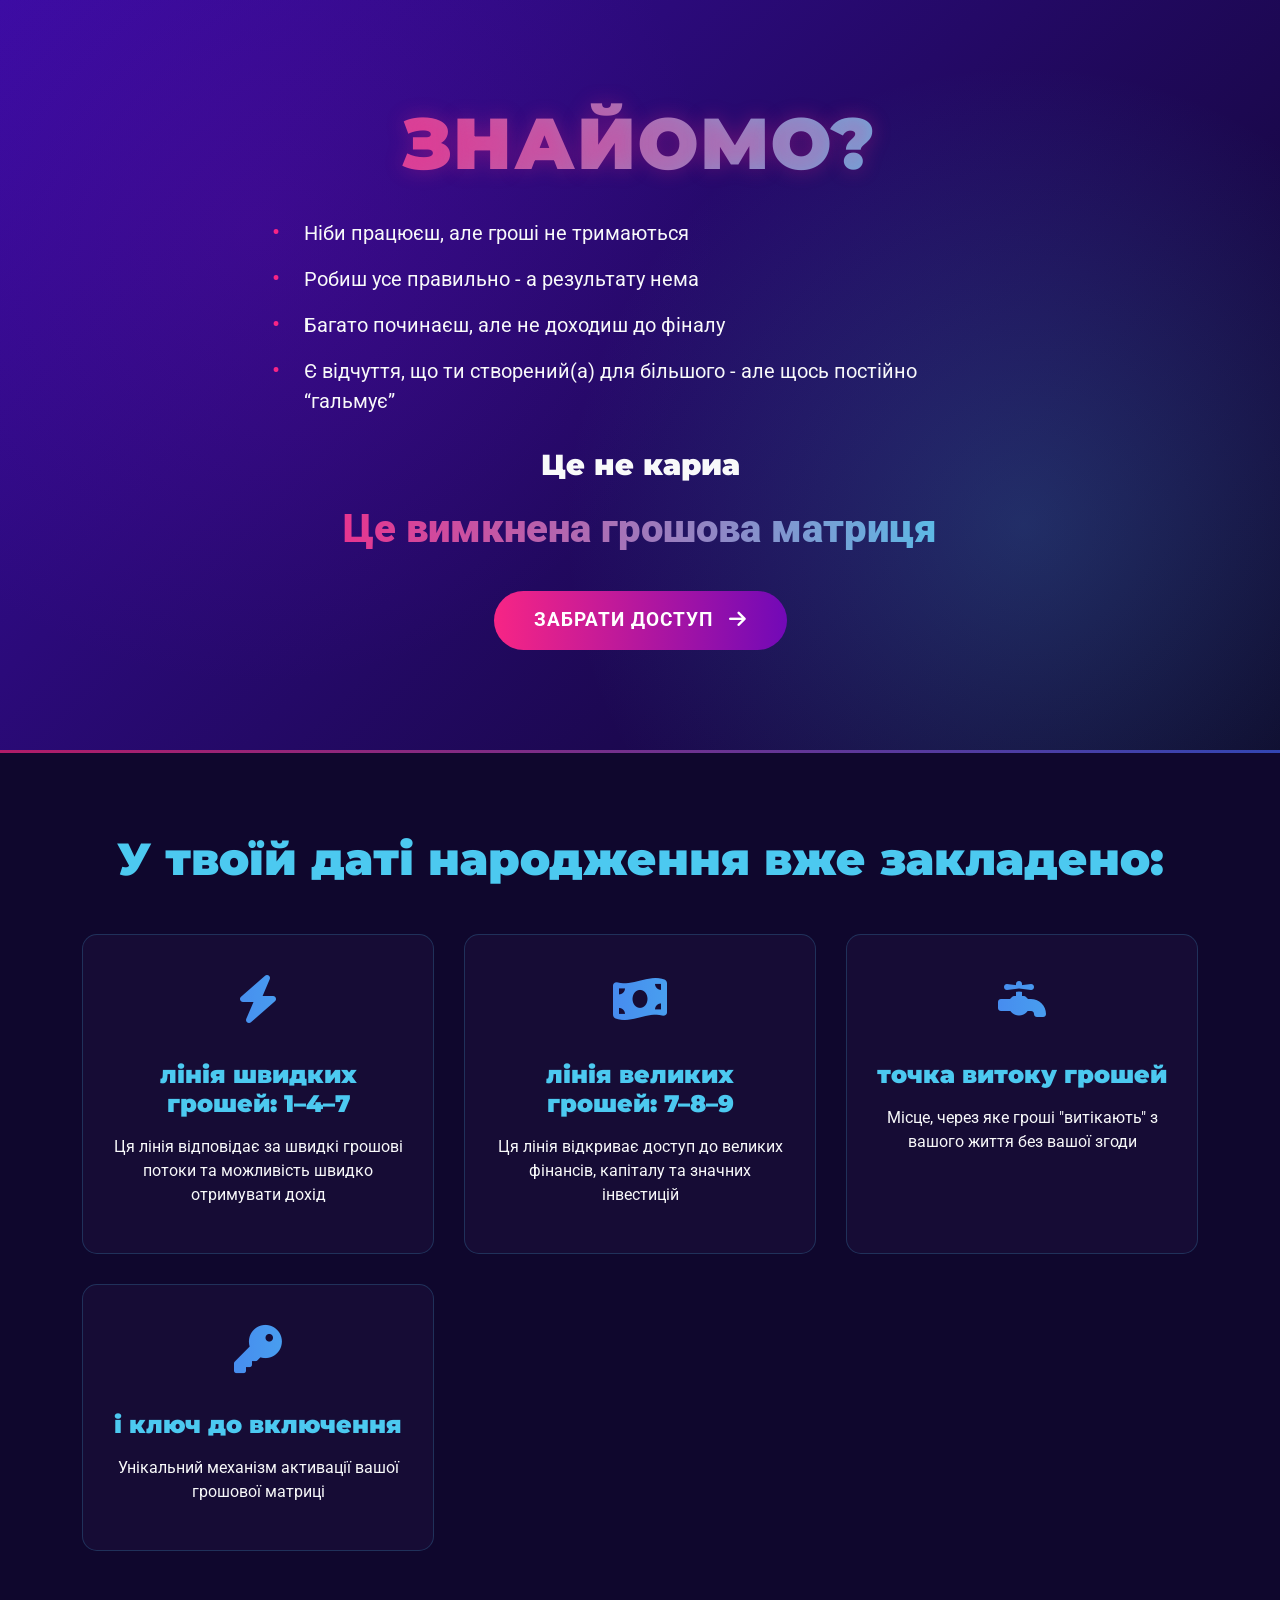
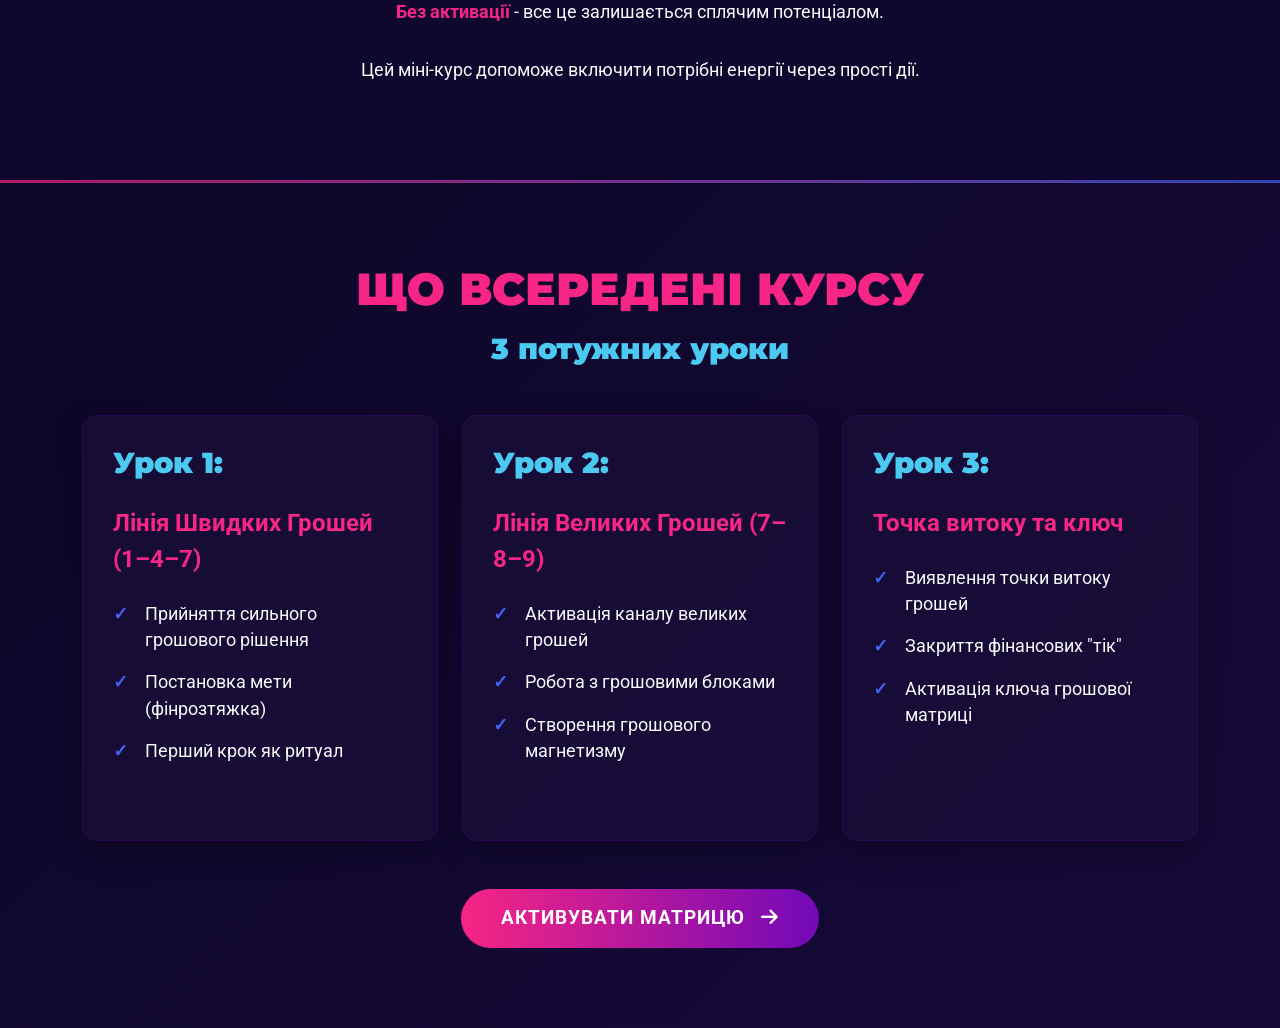
==== index.html @ e611f4e1 "Update and rename test.html to index.html" ====
<!DOCTYPE html>
<html lang="uk">
<head>
    <meta charset="UTF-8">
    <meta name="viewport" content="width=device-width, initial-scale=1.0">
    <title>Грошова матриця</title>
    <link href="https://cdn.jsdelivr.net/npm/bootstrap@5.1.3/dist/css/bootstrap.min.css" rel="stylesheet">
    <link rel="stylesheet" href="https://cdnjs.cloudflare.com/ajax/libs/font-awesome/6.4.0/css/all.min.css">
    <link href="https://fonts.googleapis.com/css2?family=Montserrat:wght@700;900&family=Roboto:wght@400;500;700&display=swap" rel="stylesheet">
    <style>
        :root {
            --primary-dark: #0d0628;
            --accent-purple: #7209B7;
            --accent-blue: #4361EE;
            --accent-lightblue: #4CC9F0;
            --accent-pink: #F72585;
            --accent-deeppurple: #3A0CA3;
            --text-light: #f8f9fa;
        }
        
        body {
            font-family: 'Roboto', sans-serif;
            background-color: var(--primary-dark);
            color: var(--text-light);
            overflow-x: hidden;
        }
        
        h1, h2, h3, h4, h5 {
            font-family: 'Montserrat', sans-serif;
            font-weight: 900;
        }
        
        .section {
            padding: 80px 0;
        }
        
        /* Hero Section */
        .hero {
            background: linear-gradient(135deg, var(--accent-deeppurple), var(--primary-dark));
            position: relative;
            overflow: hidden;
            padding: 100px 0;
        }
        
        .hero::before {
            content: "";
            position: absolute;
            top: 0;
            left: 0;
            width: 100%;
            height: 100%;
            background: 
                radial-gradient(circle at 20% 30%, rgba(114, 9, 183, 0.2) 0%, transparent 40%),
                radial-gradient(circle at 80% 70%, rgba(74, 201, 240, 0.2) 0%, transparent 40%);
            z-index: 0;
        }
        
        .hero-content {
            position: relative;
            z-index: 1;
        }
        
        .hero-title {
            font-size: 4.5rem;
            margin-bottom: 2rem;
            text-transform: uppercase;
            letter-spacing: 2px;
            background: linear-gradient(to right, var(--accent-pink), var(--accent-lightblue));
            -webkit-background-clip: text;
            -webkit-text-fill-color: transparent;
            text-shadow: 0 0 20px rgba(247, 37, 133, 0.3);
        }
        
        .hero-list {
            list-style: none;
            padding-left: 0;
            font-size: 1.25rem;
            margin-bottom: 2rem;
        }
        
        .hero-list li {
            margin-bottom: 1rem;
            padding-left: 2rem;
            position: relative;
        }
        
        .hero-list li::before {
            content: "•";
            position: absolute;
            left: 0;
            color: var(--accent-pink);
            font-size: 1.5rem;
            top: -0.3rem;
        }
        
        .hero-subtitle {
            font-size: 1.8rem;
            margin-bottom: 1rem;
        }
        
        .accent-text {
            font-size: 2.5rem;
            font-weight: 900;
            background: linear-gradient(to right, var(--accent-pink), var(--accent-lightblue));
            -webkit-background-clip: text;
            -webkit-text-fill-color: transparent;
            display: block;
            margin-bottom: 2rem;
        }
        
        .btn-primary {
            background: linear-gradient(90deg, var(--accent-pink), var(--accent-purple));
            border: none;
            border-radius: 50px;
            padding: 15px 40px;
            font-size: 1.2rem;
            font-weight: 700;
            text-transform: uppercase;
            letter-spacing: 1px;
            transition: all 0.3s ease;
            position: relative;
            overflow: hidden;
        }
        
        .btn-primary:hover {
            transform: translateY(-3px);
            box-shadow: 0 10px 25px rgba(247, 37, 133, 0.4);
        }
        
        .btn-primary:focus {
            box-shadow: 0 0 0 0.25rem rgba(247, 37, 133, 0.5);
        }
        
        .btn-primary i {
            margin-left: 10px;
            transition: transform 0.3s ease;
        }
        
        .btn-primary:hover i {
            transform: translateX(5px);
        }
        
        /* Features Section */
        .features {
            background-color: #0f072d;
        }
        
        .features-title {
            font-size: 2.8rem;
            margin-bottom: 3rem;
            text-align: center;
            color: var(--accent-lightblue);
        }
        
        .features-grid {
            display: grid;
            grid-template-columns: repeat(auto-fit, minmax(280px, 1fr));
            gap: 30px;
            margin-bottom: 3rem;
        }
        
        .feature-card {
            background: rgba(26, 15, 58, 0.7);
            border-radius: 15px;
            padding: 30px;
            text-align: center;
            transition: transform 0.3s ease, box-shadow 0.3s ease;
            border: 1px solid rgba(74, 201, 240, 0.2);
            height: 100%;
        }
        
        .feature-card:hover {
            transform: translateY(-10px);
            box-shadow: 0 15px 30px rgba(0, 0, 0, 0.3);
            border-color: rgba(74, 201, 240, 0.4);
        }
        
        .feature-icon {
            font-size: 3rem;
            margin-bottom: 1.5rem;
            background: linear-gradient(to right, var(--accent-blue), var(--accent-lightblue));
            -webkit-background-clip: text;
            -webkit-text-fill-color: transparent;
        }
        
        .feature-title {
            font-size: 1.5rem;
            margin-bottom: 1rem;
            color: var(--accent-lightblue);
        }
        
        .feature-description {
            font-size: 1.1rem;
            opacity: 0.9;
            margin-top: 2rem;
            text-align: center;
            max-width: 800px;
            margin-left: auto;
            margin-right: auto;
        }
        
        .accent {
            color: var(--accent-pink);
            font-weight: 700;
        }
        
        /* Course Section */
        .course {
            background: linear-gradient(135deg, var(--primary-dark), #160a3a);
        }
        
        .course-title {
            font-size: 2.8rem;
            text-align: center;
            margin-bottom: 1rem;
            color: var(--accent-pink);
        }
        
        .course-subtitle {
            font-size: 1.8rem;
            text-align: center;
            margin-bottom: 3rem;
            color: var(--accent-lightblue);
        }
        
        .lesson-card {
            background: rgba(26, 15, 58, 0.7);
            border-radius: 15px;
            padding: 30px;
            margin-bottom: 30px;
            box-shadow: 0 10px 30px rgba(0, 0, 0, 0.3);
            transition: transform 0.3s ease;
            border: 1px solid rgba(114, 9, 183, 0.2);
            height: 100%;
        }
        
        .lesson-card:hover {
            transform: translateY(-10px);
            box-shadow: 0 15px 40px rgba(114, 9, 183, 0.2);
            border-color: rgba(114, 9, 183, 0.4);
        }
        
        .lesson-title {
            font-size: 1.8rem;
            margin-bottom: 1.5rem;
            color: var(--accent-lightblue);
        }
        
        .lesson-accent {
            font-size: 1.5rem;
            color: var(--accent-pink);
            margin-bottom: 1.5rem;
            display: block;
            font-weight: 700;
        }
        
        .lesson-list {
            list-style: none;
            padding-left: 0;
        }
        
        .lesson-list li {
            margin-bottom: 1rem;
            padding-left: 2rem;
            position: relative;
            font-size: 1.1rem;
        }
        
        .lesson-list li::before {
            content: "✓";
            position: absolute;
            left: 0;
            color: var(--accent-blue);
            font-weight: bold;
        }
        
        /* Custom Divider */
        .section-divider {
            height: 3px;
            background: linear-gradient(90deg, var(--accent-pink), var(--accent-blue));
            border: none;
            margin: 0;
            opacity: 0.7;
        }
        
        /* Animations */
        .fade-in {
            opacity: 0;
            transform: translateY(30px);
            transition: opacity 0.6s ease, transform 0.6s ease;
        }
        
        .fade-in.appear {
            opacity: 1;
            transform: translateY(0);
        }
        
        /* Responsive Adjustments */
        @media (max-width: 992px) {
            .hero-title {
                font-size: 3.5rem;
            }
            
            .accent-text {
                font-size: 2rem;
            }
        }
        
        @media (max-width: 768px) {
            .hero-title {
                font-size: 2.8rem;
            }
            
            .hero-list {
                font-size: 1.1rem;
            }
            
            .features-title, .course-title {
                font-size: 2.3rem;
            }
            
            .section {
                padding: 60px 0;
            }
        }
        
        @media (max-width: 576px) {
            .hero-title {
                font-size: 2.3rem;
            }
            
            .hero-subtitle {
                font-size: 1.5rem;
            }
            
            .accent-text {
                font-size: 1.8rem;
            }
            
            .btn-primary {
                width: 100%;
                padding: 15px;
            }
        }
    </style>
</head>
<body>
    <!-- Hero Section -->
    <section class="hero">
        <div class="container">
            <div class="row justify-content-center">
                <div class="col-lg-8 text-center hero-content fade-in">
                    <h1 class="hero-title">ЗНАЙОМО?</h1>
                    <ul class="hero-list text-start">
                        <li>Ніби працюєш, але гроші не тримаються</li>
                        <li>Робиш усе правильно - а результату нема</li>
                        <li>Багато починаєш, але не доходиш до фіналу</li>
                        <li>Є відчуття, що ти створений(а) для більшого - але щось постійно “гальмує”</li>
                    </ul>
                    <h2 class="hero-subtitle">Це не кариа</h2>
                    <span class="accent-text">Це вимкнена грошова матриця</span>
                    <a href="#course" class="btn btn-primary">
                        ЗАБРАТИ ДОСТУП <i class="fas fa-arrow-right"></i>
                    </a>
                </div>
            </div>
        </div>
    </section>
    
    <hr class="section-divider">
    
    <!-- Features Section -->
    <section class="features section">
        <div class="container">
            <h2 class="features-title fade-in">У твоїй даті народження вже закладено:</h2>
            
            <div class="features-grid">
                <div class="feature-card fade-in">
                    <div class="feature-icon">
                        <i class="fas fa-bolt"></i>
                    </div>
                    <h3 class="feature-title">лінія швидких грошей: 1–4–7</h3>
                    <p>Ця лінія відповідає за швидкі грошові потоки та можливість швидко отримувати дохід</p>
                </div>
                
                <div class="feature-card fade-in">
                    <div class="feature-icon">
                        <i class="fas fa-money-bill-wave"></i>
                    </div>
                    <h3 class="feature-title">лінія великих грошей: 7–8–9</h3>
                    <p>Ця лінія відкриває доступ до великих фінансів, капіталу та значних інвестицій</p>
                </div>
                
                <div class="feature-card fade-in">
                    <div class="feature-icon">
                        <i class="fas fa-faucet"></i>
                    </div>
                    <h3 class="feature-title">точка витоку грошей</h3>
                    <p>Місце, через яке гроші "витікають" з вашого життя без вашої згоди</p>
                </div>
                
                <div class="feature-card fade-in">
                    <div class="feature-icon">
                        <i class="fas fa-key"></i>
                    </div>
                    <h3 class="feature-title">і ключ до включення</h3>
                    <p>Унікальний механізм активації вашої грошової матриці</p>
                </div>
            </div>
            
            <p class="feature-description fade-in">
                <span class="accent">Без активації</span> - все це залишається сплячим потенціалом.
            </p>
            <p class="feature-description fade-in">
                Цей міні-курс допоможе включити потрібні енергії через прості дії.
            </p>
        </div>
    </section>
    
    <hr class="section-divider">
    
    <!-- Course Section -->
    <section id="course" class="course section">
        <div class="container">
            <h2 class="course-title fade-in">ЩО ВСЕРЕДЕНІ КУРСУ</h2>
            <h3 class="course-subtitle fade-in">3 потужних уроки</h3>
            
            <div class="row">
                <div class="col-md-4 fade-in">
                    <div class="lesson-card">
                        <h3 class="lesson-title">Урок 1:</h3>
                        <span class="lesson-accent">Лінія Швидких Грошей (1–4–7)</span>
                        <ul class="lesson-list">
                            <li>Прийняття сильного грошового рішення</li>
                            <li>Постановка мети (фінрозтяжка)</li>
                            <li>Перший крок як ритуал</li>
                        </ul>
                    </div>
                </div>
                
                <div class="col-md-4 fade-in">
                    <div class="lesson-card">
                        <h3 class="lesson-title">Урок 2:</h3>
                        <span class="lesson-accent">Лінія Великих Грошей (7–8–9)</span>
                        <ul class="lesson-list">
                            <li>Активація каналу великих грошей</li>
                            <li>Робота з грошовими блоками</li>
                            <li>Створення грошового магнетизму</li>
                        </ul>
                    </div>
                </div>
                
                <div class="col-md-4 fade-in">
                    <div class="lesson-card">
                        <h3 class="lesson-title">Урок 3:</h3>
                        <span class="lesson-accent">Точка витоку та ключ</span>
                        <ul class="lesson-list">
                            <li>Виявлення точки витоку грошей</li>
                            <li>Закриття фінансових "тік"</li>
                            <li>Активація ключа грошової матриці</li>
                        </ul>
                    </div>
                </div>
            </div>
            
            <div class="text-center mt-5 fade-in">
                <a href="#" class="btn btn-primary">
                    АКТИВУВАТИ МАТРИЦЮ <i class="fas fa-arrow-right"></i>
                </a>
            </div>
        </div>
    </section>

    <script>
        // Smooth scrolling for anchor links
        document.querySelectorAll('a[href^="#"]').forEach(anchor => {
            anchor.addEventListener('click', function (e) {
                e.preventDefault();
                
                const target = document.querySelector(this.getAttribute('href'));
                if (target) {
                    window.scrollTo({
                        top: target.offsetTop - 80,
                        behavior: 'smooth'
                    });
                }
            });
        });
        
        // Fade-in animation on scroll
        const fadeElements = document.querySelectorAll('.fade-in');
        
        const fadeInObserver = new IntersectionObserver((entries) => {
            entries.forEach(entry => {
                if (entry.isIntersecting) {
                    entry.target.classList.add('appear');
                }
            });
        }, {
            threshold: 0.1,
            rootMargin: '0px 0px -100px 0px'
        });
        
        fadeElements.forEach(element => {
            fadeInObserver.observe(element);
        });
        
        // Add delay to each card for staggered animation
        document.querySelectorAll('.feature-card, .lesson-card').forEach((card, index) => {
            card.style.transitionDelay = `${index * 0.1}s`;
        });
    </script>
</body>
</html>
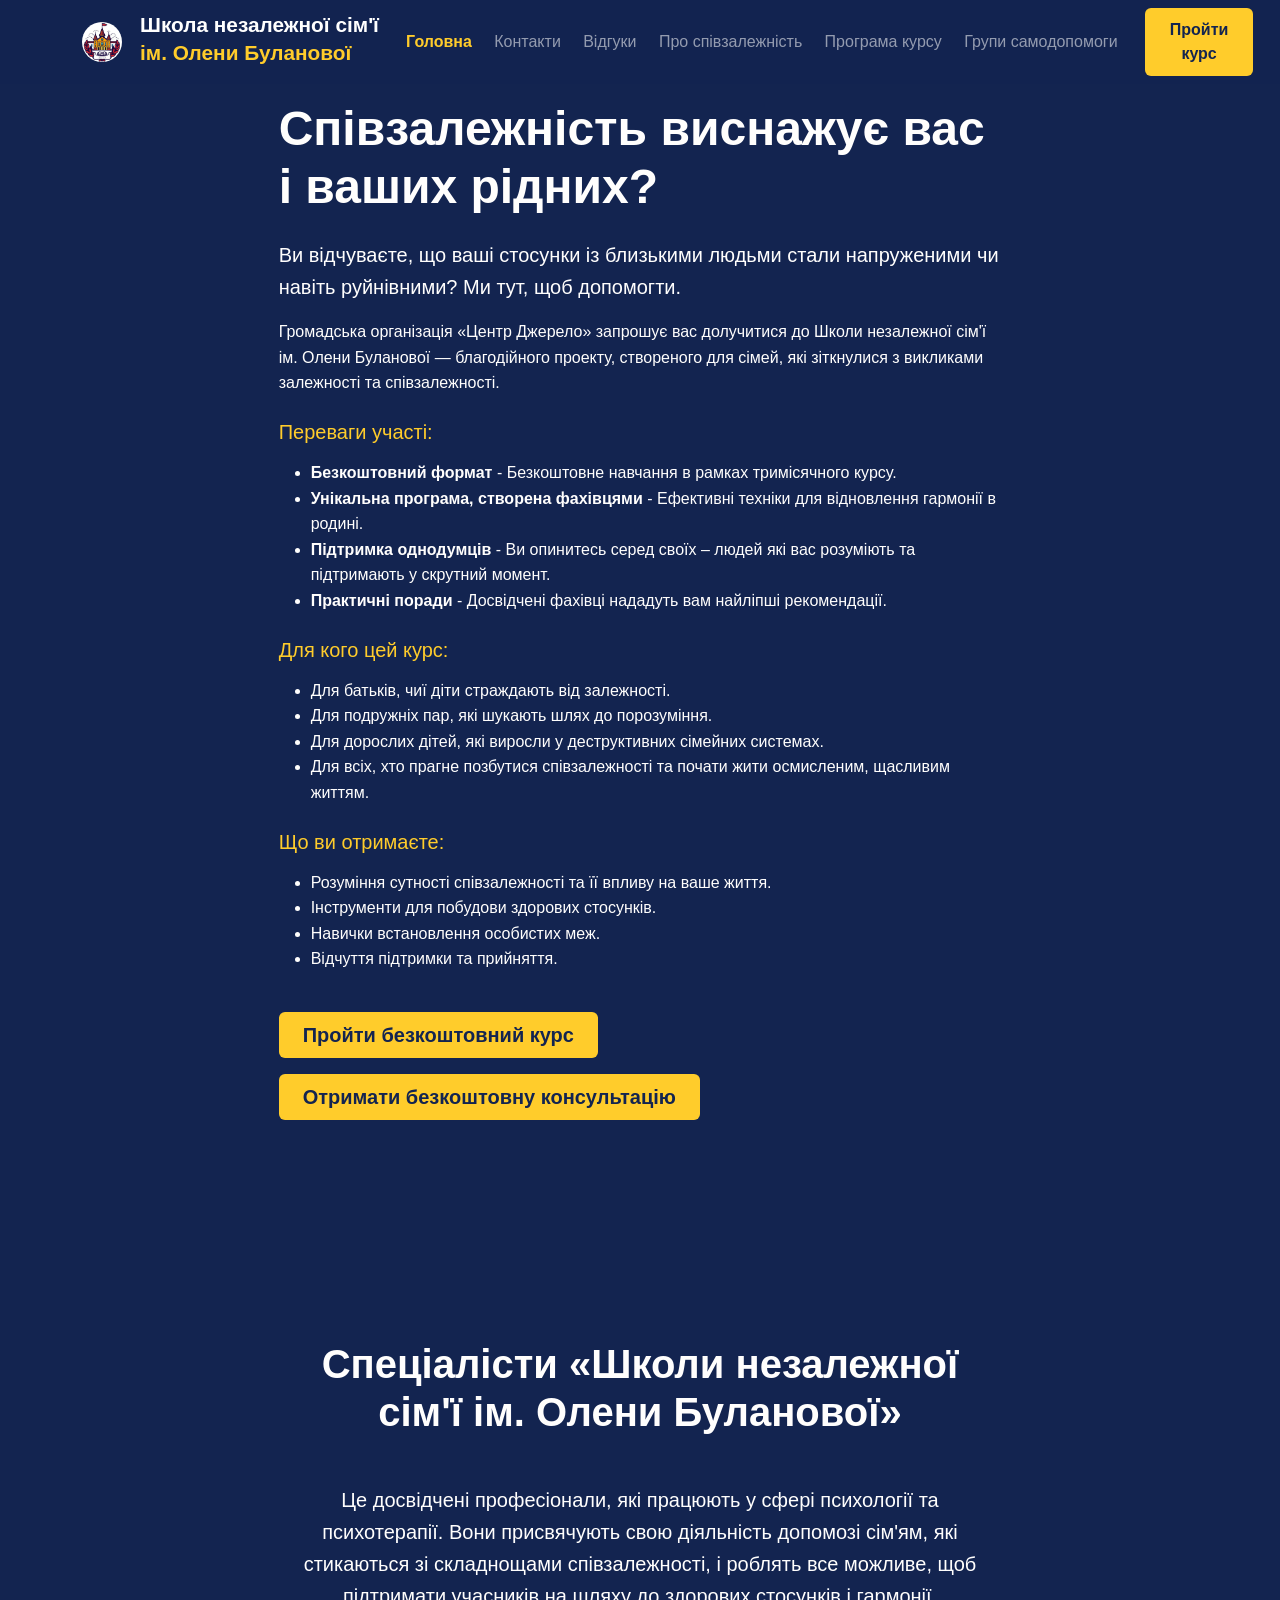
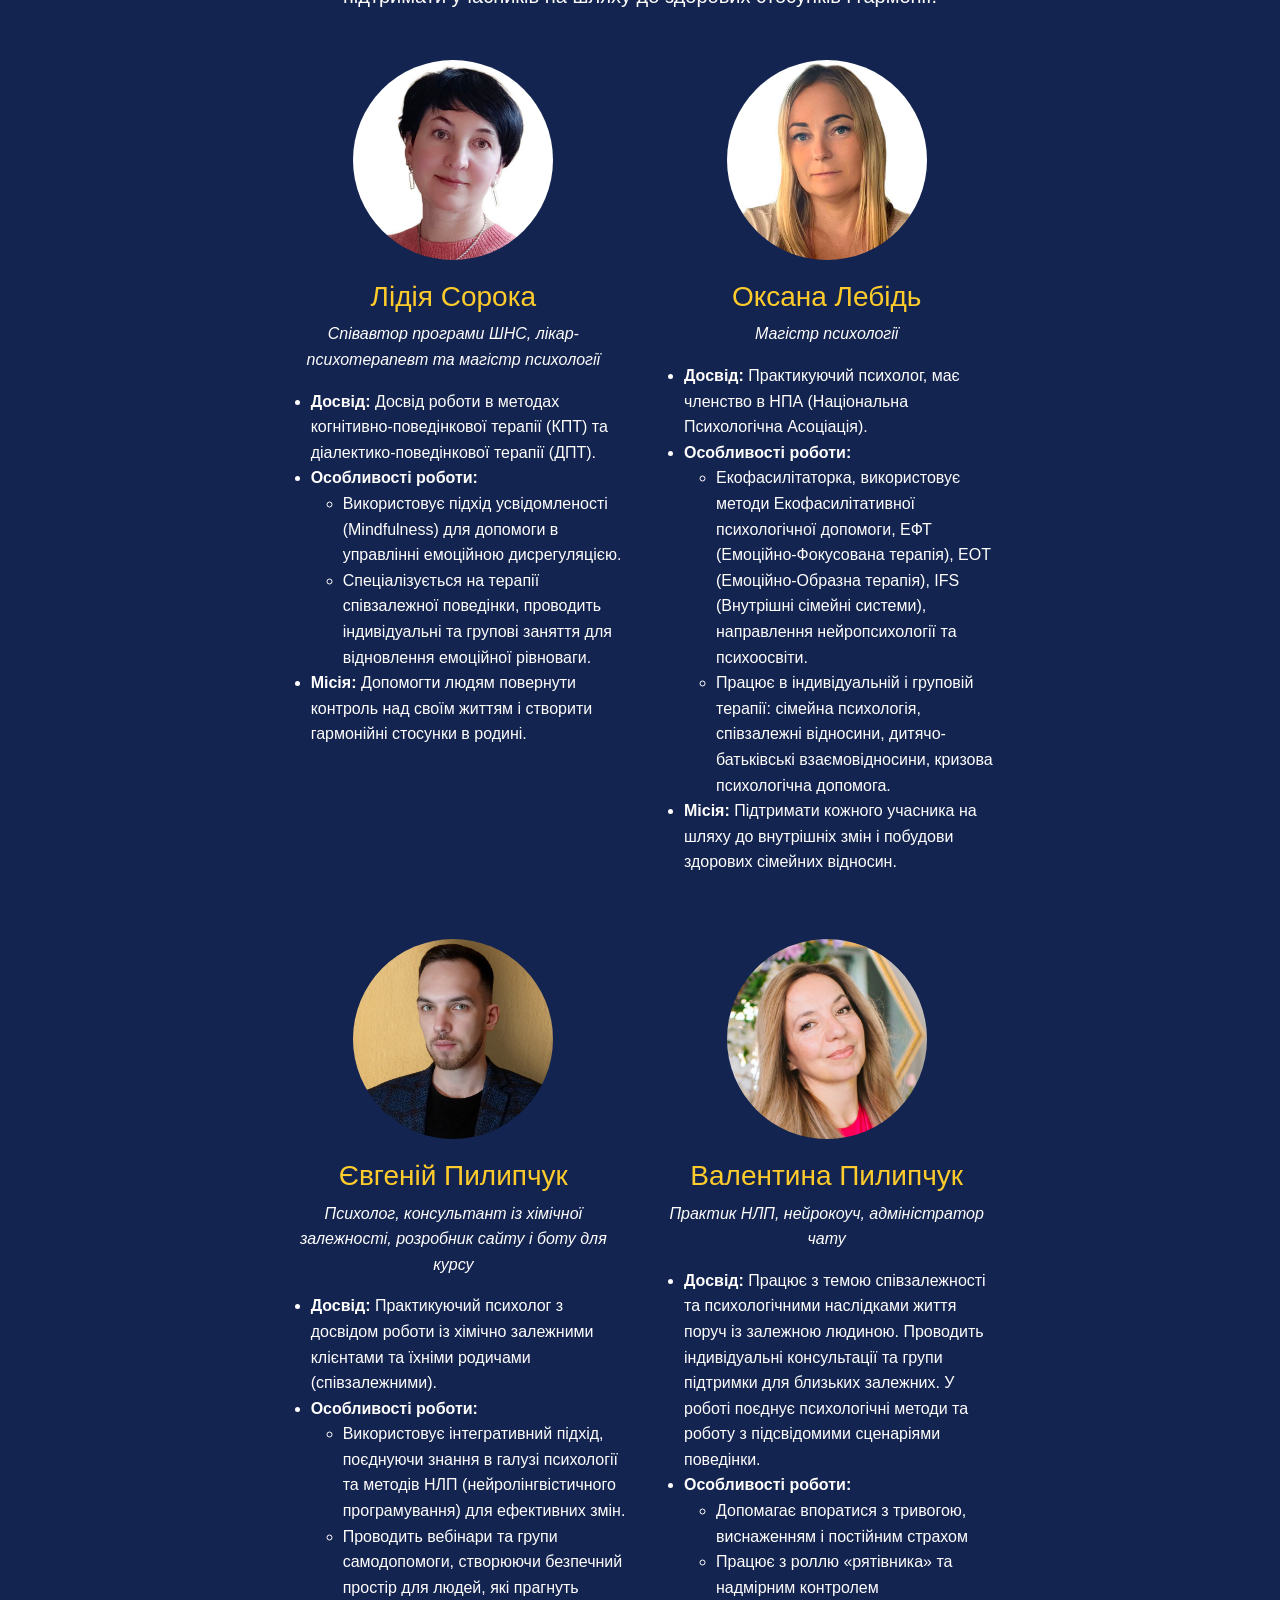
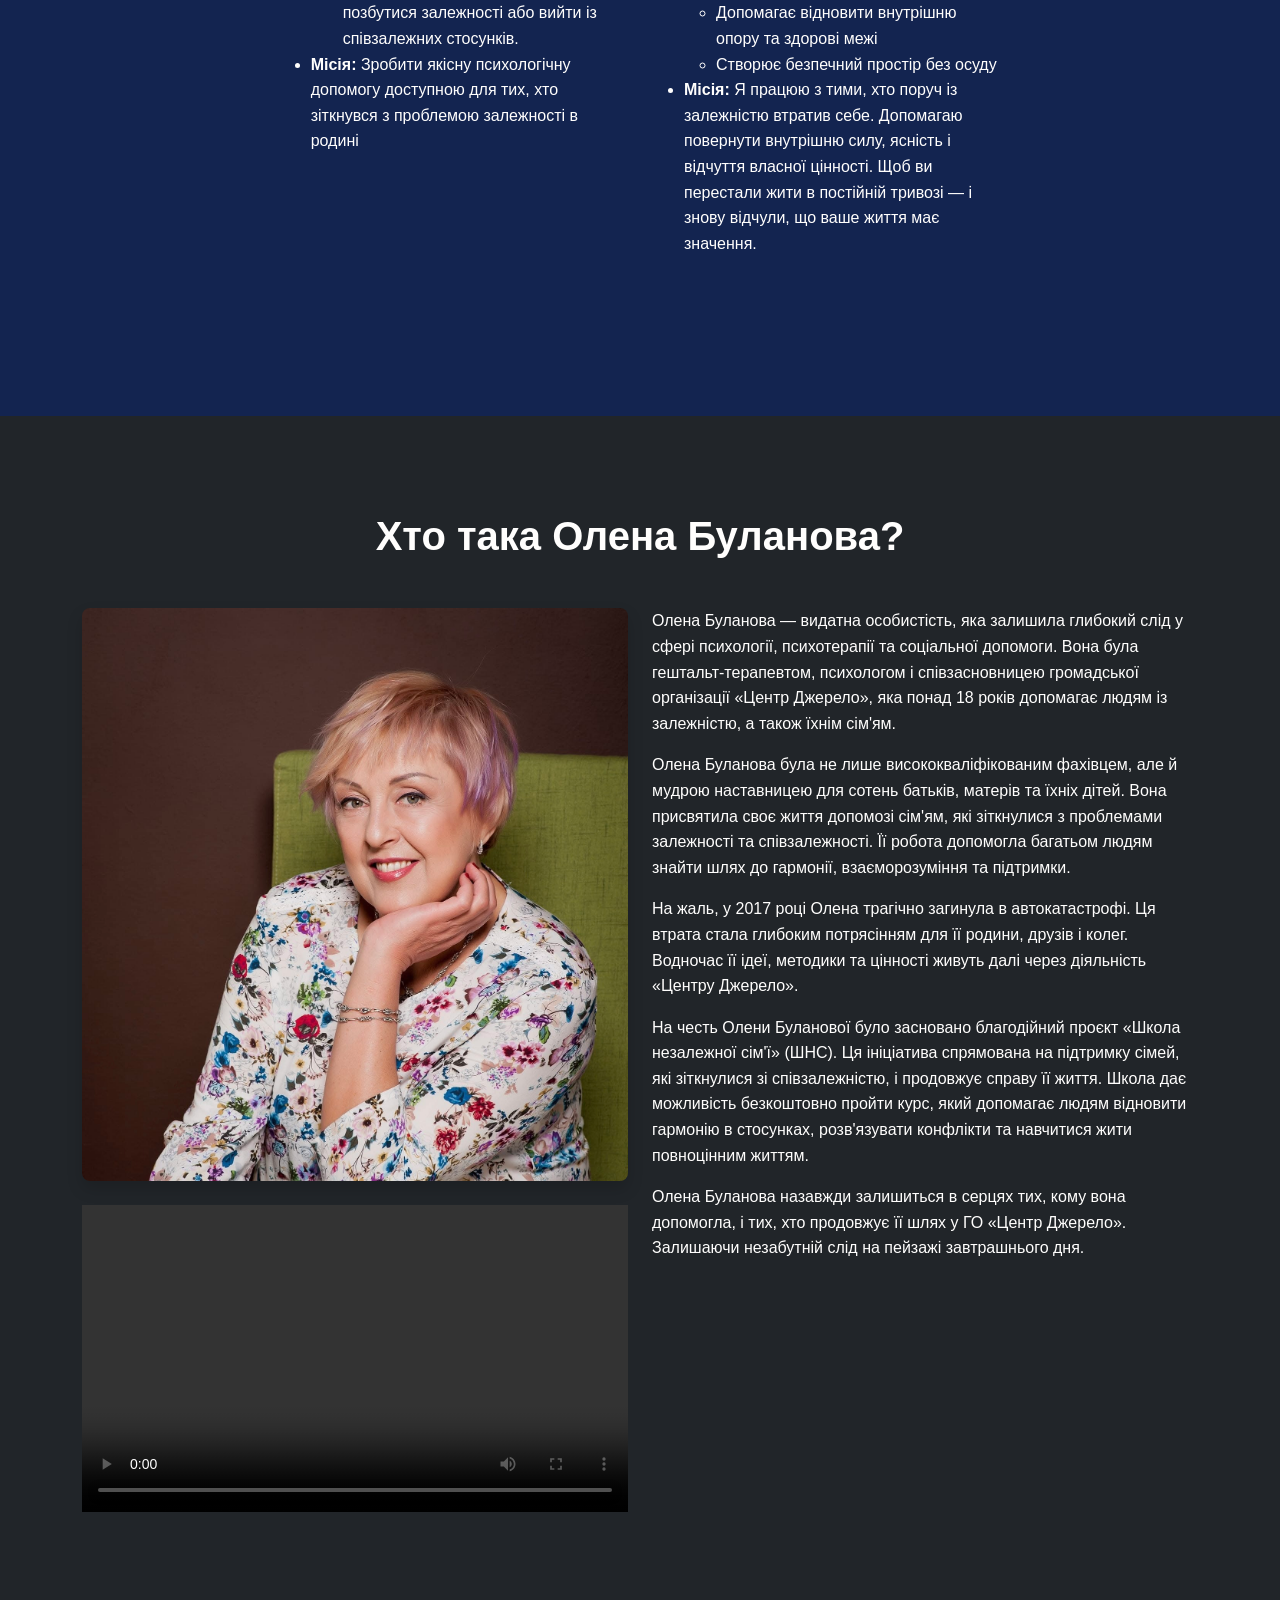
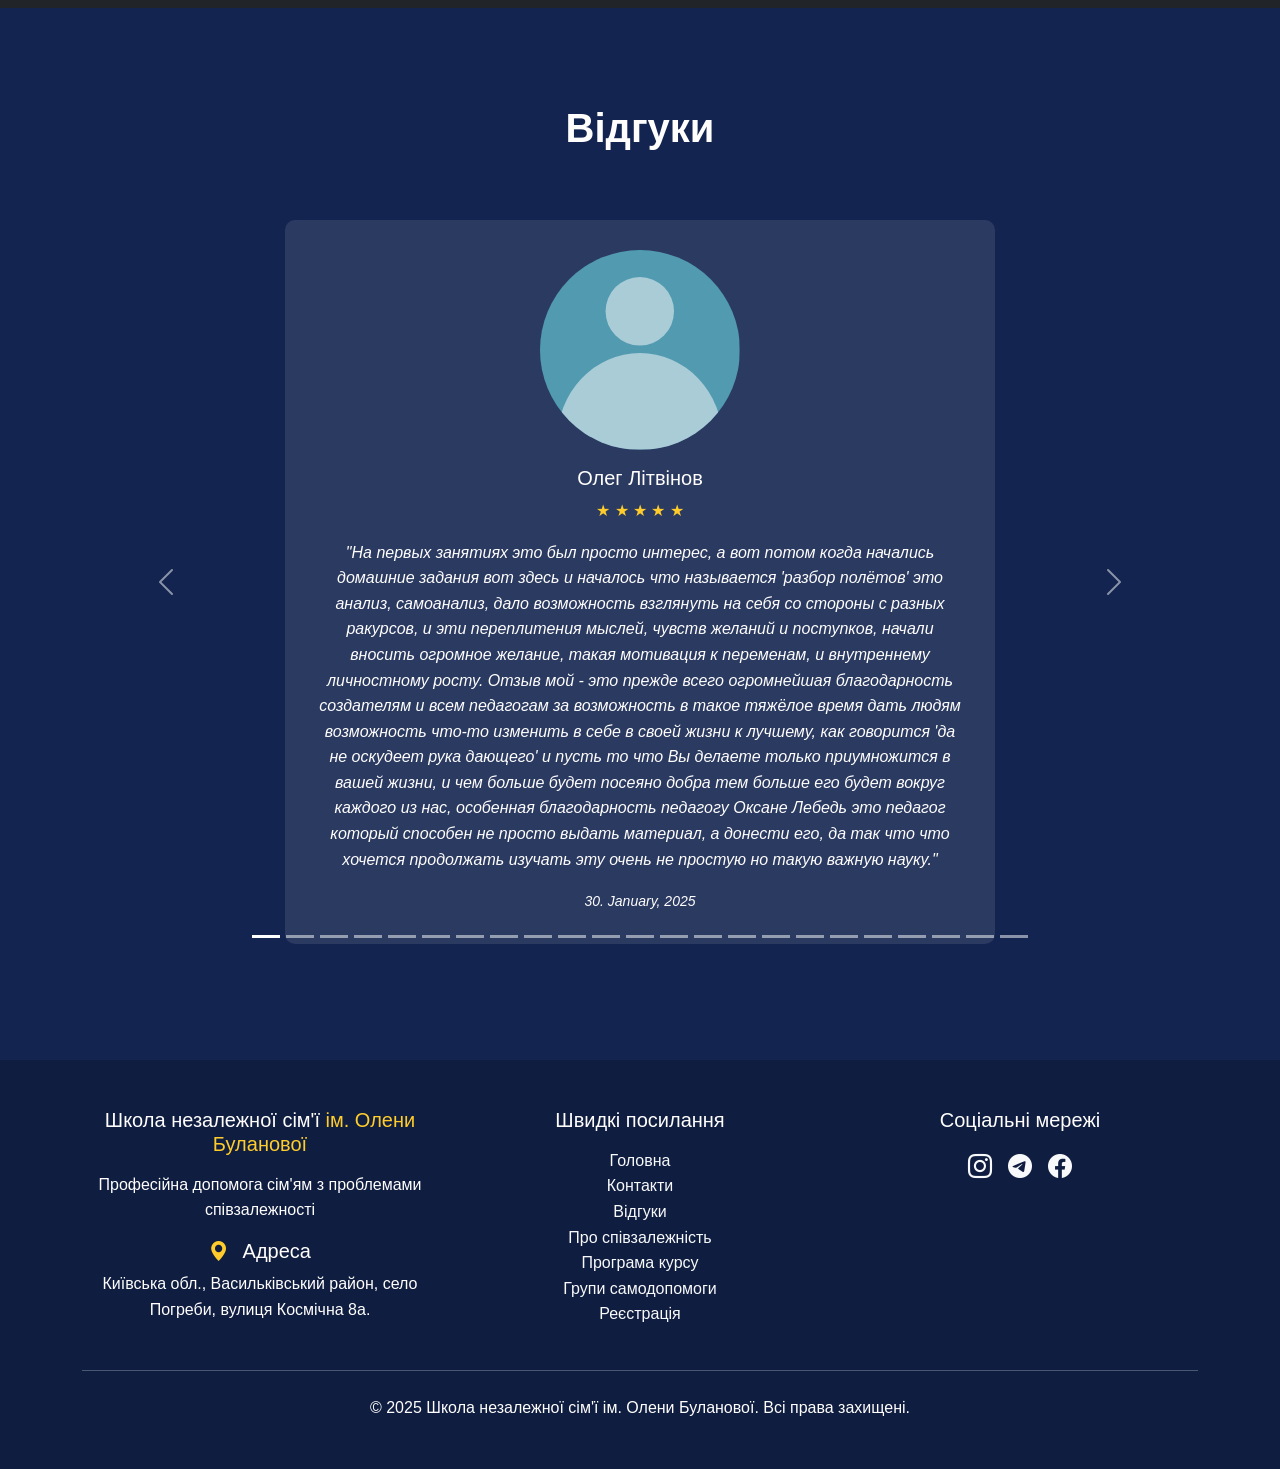
==== commit 07d1e945: "test1" ====
--- a/index.html
+++ b/index.html
@@ -3,512 +3,800 @@
 <head>
     <meta charset="UTF-8">
     <meta name="viewport" content="width=device-width, initial-scale=1.0">
-    <title>Грошова матриця</title>
-    <link href="https://cdn.jsdelivr.net/npm/bootstrap@5.1.3/dist/css/bootstrap.min.css" rel="stylesheet">
-    <link rel="stylesheet" href="https://cdnjs.cloudflare.com/ajax/libs/font-awesome/6.4.0/css/all.min.css">
-    <link href="https://fonts.googleapis.com/css2?family=Montserrat:wght@700;900&family=Roboto:wght@400;500;700&display=swap" rel="stylesheet">
-    <style>
-        :root {
-            --primary-dark: #0d0628;
-            --accent-purple: #7209B7;
-            --accent-blue: #4361EE;
-            --accent-lightblue: #4CC9F0;
-            --accent-pink: #F72585;
-            --accent-deeppurple: #3A0CA3;
-            --text-light: #f8f9fa;
-        }
-        
-        body {
-            font-family: 'Roboto', sans-serif;
-            background-color: var(--primary-dark);
-            color: var(--text-light);
-            overflow-x: hidden;
-        }
-        
-        h1, h2, h3, h4, h5 {
-            font-family: 'Montserrat', sans-serif;
-            font-weight: 900;
-        }
-        
-        .section {
-            padding: 80px 0;
-        }
-        
-        /* Hero Section */
-        .hero {
-            background: linear-gradient(135deg, var(--accent-deeppurple), var(--primary-dark));
-            position: relative;
-            overflow: hidden;
-            padding: 100px 0;
-        }
-        
-        .hero::before {
-            content: "";
-            position: absolute;
-            top: 0;
-            left: 0;
-            width: 100%;
-            height: 100%;
-            background: 
-                radial-gradient(circle at 20% 30%, rgba(114, 9, 183, 0.2) 0%, transparent 40%),
-                radial-gradient(circle at 80% 70%, rgba(74, 201, 240, 0.2) 0%, transparent 40%);
-            z-index: 0;
-        }
-        
-        .hero-content {
-            position: relative;
-            z-index: 1;
-        }
-        
-        .hero-title {
-            font-size: 4.5rem;
-            margin-bottom: 2rem;
-            text-transform: uppercase;
-            letter-spacing: 2px;
-            background: linear-gradient(to right, var(--accent-pink), var(--accent-lightblue));
-            -webkit-background-clip: text;
-            -webkit-text-fill-color: transparent;
-            text-shadow: 0 0 20px rgba(247, 37, 133, 0.3);
-        }
-        
-        .hero-list {
-            list-style: none;
-            padding-left: 0;
-            font-size: 1.25rem;
-            margin-bottom: 2rem;
-        }
-        
-        .hero-list li {
-            margin-bottom: 1rem;
-            padding-left: 2rem;
-            position: relative;
-        }
-        
-        .hero-list li::before {
-            content: "•";
-            position: absolute;
-            left: 0;
-            color: var(--accent-pink);
-            font-size: 1.5rem;
-            top: -0.3rem;
-        }
-        
-        .hero-subtitle {
-            font-size: 1.8rem;
-            margin-bottom: 1rem;
-        }
-        
-        .accent-text {
-            font-size: 2.5rem;
-            font-weight: 900;
-            background: linear-gradient(to right, var(--accent-pink), var(--accent-lightblue));
-            -webkit-background-clip: text;
-            -webkit-text-fill-color: transparent;
-            display: block;
-            margin-bottom: 2rem;
-        }
-        
-        .btn-primary {
-            background: linear-gradient(90deg, var(--accent-pink), var(--accent-purple));
-            border: none;
-            border-radius: 50px;
-            padding: 15px 40px;
-            font-size: 1.2rem;
-            font-weight: 700;
-            text-transform: uppercase;
-            letter-spacing: 1px;
-            transition: all 0.3s ease;
-            position: relative;
-            overflow: hidden;
-        }
-        
-        .btn-primary:hover {
-            transform: translateY(-3px);
-            box-shadow: 0 10px 25px rgba(247, 37, 133, 0.4);
-        }
-        
-        .btn-primary:focus {
-            box-shadow: 0 0 0 0.25rem rgba(247, 37, 133, 0.5);
-        }
-        
-        .btn-primary i {
-            margin-left: 10px;
-            transition: transform 0.3s ease;
-        }
-        
-        .btn-primary:hover i {
-            transform: translateX(5px);
-        }
-        
-        /* Features Section */
-        .features {
-            background-color: #0f072d;
-        }
-        
-        .features-title {
-            font-size: 2.8rem;
-            margin-bottom: 3rem;
-            text-align: center;
-            color: var(--accent-lightblue);
-        }
-        
-        .features-grid {
-            display: grid;
-            grid-template-columns: repeat(auto-fit, minmax(280px, 1fr));
-            gap: 30px;
-            margin-bottom: 3rem;
-        }
-        
-        .feature-card {
-            background: rgba(26, 15, 58, 0.7);
-            border-radius: 15px;
-            padding: 30px;
-            text-align: center;
-            transition: transform 0.3s ease, box-shadow 0.3s ease;
-            border: 1px solid rgba(74, 201, 240, 0.2);
-            height: 100%;
-        }
-        
-        .feature-card:hover {
-            transform: translateY(-10px);
-            box-shadow: 0 15px 30px rgba(0, 0, 0, 0.3);
-            border-color: rgba(74, 201, 240, 0.4);
-        }
-        
-        .feature-icon {
-            font-size: 3rem;
-            margin-bottom: 1.5rem;
-            background: linear-gradient(to right, var(--accent-blue), var(--accent-lightblue));
-            -webkit-background-clip: text;
-            -webkit-text-fill-color: transparent;
-        }
-        
-        .feature-title {
-            font-size: 1.5rem;
-            margin-bottom: 1rem;
-            color: var(--accent-lightblue);
-        }
-        
-        .feature-description {
-            font-size: 1.1rem;
-            opacity: 0.9;
-            margin-top: 2rem;
-            text-align: center;
-            max-width: 800px;
-            margin-left: auto;
-            margin-right: auto;
-        }
-        
-        .accent {
-            color: var(--accent-pink);
-            font-weight: 700;
-        }
-        
-        /* Course Section */
-        .course {
-            background: linear-gradient(135deg, var(--primary-dark), #160a3a);
-        }
-        
-        .course-title {
-            font-size: 2.8rem;
-            text-align: center;
-            margin-bottom: 1rem;
-            color: var(--accent-pink);
-        }
-        
-        .course-subtitle {
-            font-size: 1.8rem;
-            text-align: center;
-            margin-bottom: 3rem;
-            color: var(--accent-lightblue);
-        }
-        
-        .lesson-card {
-            background: rgba(26, 15, 58, 0.7);
-            border-radius: 15px;
-            padding: 30px;
-            margin-bottom: 30px;
-            box-shadow: 0 10px 30px rgba(0, 0, 0, 0.3);
-            transition: transform 0.3s ease;
-            border: 1px solid rgba(114, 9, 183, 0.2);
-            height: 100%;
-        }
-        
-        .lesson-card:hover {
-            transform: translateY(-10px);
-            box-shadow: 0 15px 40px rgba(114, 9, 183, 0.2);
-            border-color: rgba(114, 9, 183, 0.4);
-        }
-        
-        .lesson-title {
-            font-size: 1.8rem;
-            margin-bottom: 1.5rem;
-            color: var(--accent-lightblue);
-        }
-        
-        .lesson-accent {
-            font-size: 1.5rem;
-            color: var(--accent-pink);
-            margin-bottom: 1.5rem;
-            display: block;
-            font-weight: 700;
-        }
-        
-        .lesson-list {
-            list-style: none;
-            padding-left: 0;
-        }
-        
-        .lesson-list li {
-            margin-bottom: 1rem;
-            padding-left: 2rem;
-            position: relative;
-            font-size: 1.1rem;
-        }
-        
-        .lesson-list li::before {
-            content: "✓";
-            position: absolute;
-            left: 0;
-            color: var(--accent-blue);
-            font-weight: bold;
-        }
-        
-        /* Custom Divider */
-        .section-divider {
-            height: 3px;
-            background: linear-gradient(90deg, var(--accent-pink), var(--accent-blue));
-            border: none;
-            margin: 0;
-            opacity: 0.7;
-        }
-        
-        /* Animations */
-        .fade-in {
-            opacity: 0;
-            transform: translateY(30px);
-            transition: opacity 0.6s ease, transform 0.6s ease;
-        }
-        
-        .fade-in.appear {
-            opacity: 1;
-            transform: translateY(0);
-        }
-        
-        /* Responsive Adjustments */
-        @media (max-width: 992px) {
-            .hero-title {
-                font-size: 3.5rem;
-            }
-            
-            .accent-text {
-                font-size: 2rem;
-            }
-        }
-        
-        @media (max-width: 768px) {
-            .hero-title {
-                font-size: 2.8rem;
-            }
-            
-            .hero-list {
-                font-size: 1.1rem;
-            }
-            
-            .features-title, .course-title {
-                font-size: 2.3rem;
-            }
-            
-            .section {
-                padding: 60px 0;
-            }
-        }
-        
-        @media (max-width: 576px) {
-            .hero-title {
-                font-size: 2.3rem;
-            }
-            
-            .hero-subtitle {
-                font-size: 1.5rem;
-            }
-            
-            .accent-text {
-                font-size: 1.8rem;
-            }
-            
-            .btn-primary {
-                width: 100%;
-                padding: 15px;
-            }
-        }
-    </style>
+    <title>Школа незалежної сім'ї ім. Олени Буланової | Центр Джерело</title>
+    <link href="https://cdn.jsdelivr.net/npm/bootstrap@5.3.0/dist/css/bootstrap.min.css" rel="stylesheet">
+    <link rel="stylesheet" href="https://cdn.jsdelivr.net/npm/bootstrap-icons@1.10.0/font/bootstrap-icons.css">
+    <link rel="stylesheet" href="css/stile.css">
+    <link rel="stylesheet" href="https://cdnjs.cloudflare.com/ajax/libs/font-awesome/6.0.0/css/all.min.css">
+            <!-- Иконки -->
+<link rel="icon" href="icons/favicon.svg" type="image/svg+xml">
+<link rel="apple-touch-icon" href="icons/apple-touch-icon.png" sizes="180x180">
+<link rel="manifest" href="icons/site.webmanifest">
+<!-- Meta Pixel Code -->
+<script>
+!function(f,b,e,v,n,t,s)
+{if(f.fbq)return;n=f.fbq=function(){n.callMethod?
+n.callMethod.apply(n,arguments):n.queue.push(arguments)};
+if(!f._fbq)f._fbq=n;n.push=n;n.loaded=!0;n.version='2.0';
+n.queue=[];t=b.createElement(e);t.async=!0;
+t.src=v;s=b.getElementsByTagName(e)[0];
+s.parentNode.insertBefore(t,s)}(window, document,'script',
+'https://connect.facebook.net/en_US/fbevents.js');
+fbq('init', '1282641980302588');
+fbq('track', 'PageView');
+</script>
+<noscript><img height="1" width="1" style="display:none"
+src="https://www.facebook.com/tr?id=1282641980302588&ev=PageView&noscript=1"
+/></noscript>
+<!-- End Meta Pixel Code -->
 </head>
 <body>
-    <!-- Hero Section -->
-    <section class="hero">
-        <div class="container">
-            <div class="row justify-content-center">
-                <div class="col-lg-8 text-center hero-content fade-in">
-                    <h1 class="hero-title">ЗНАЙОМО?</h1>
-                    <ul class="hero-list text-start">
-                        <li>Ніби працюєш, але гроші не тримаються</li>
-                        <li>Робиш усе правильно - а результату нема</li>
-                        <li>Багато починаєш, але не доходиш до фіналу</li>
-                        <li>Є відчуття, що ти створений(а) для більшого - але щось постійно “гальмує”</li>
+
+<!-- Навігаційна панель -->
+<nav class="navbar navbar-expand-lg navbar-dark fixed-top">
+    <div class="container" style="gap: 0;">
+        <a class="navbar-brand d-flex align-items-center" href="index.html">
+            <img src="img\logo.jpg" alt="Логотип" class="navbar-logo me-2">
+            <div class="d-flex flex-column">
+                <span class="brand-text lh-1">Школа незалежної сім'ї</span>
+                <span class="accent-text brand-text">ім. Олени Буланової</span>
+            </div>
+        </a>
+        <button class="navbar-toggler" type="button" data-bs-toggle="collapse" data-bs-target="#navbarNav">
+            <span class="navbar-toggler-icon"></span>
+        </button>
+        <div class="collapse navbar-collapse" id="navbarNav">
+            <ul class="navbar-nav ms-auto">
+                <li class="nav-item">
+                    <a class="nav-link active" href="index.html">Головна</a>
+                </li>
+                <li class="nav-item">
+                    <a class="nav-link" href="index.html#contacts">Контакти</a>
+                </li>
+                 <li class="nav-item">
+                    <a class="nav-link" href="index.html#reviews">Відгуки</a>
+                </li>
+                <li class="nav-item">
+                    <a class="nav-link" href="about.html">Про співзалежність</a>
+                </li>
+                <li class="nav-item">
+                    <a class="nav-link" href="prog.html">Програма курсу</a>
+                </li>
+                <li class="nav-item">
+                    <a class="nav-link" href="grups.html">Групи самодопомоги</a>
+                </li>
+                <li class="nav-item ms-lg-3">
+                    <a href="https://t.me/Bulanova_school_bot?start=kurs" class="btn btn-accent">Пройти курс</a>
+                </li>
+            </ul>
+        </div>
+    </div>
+</nav>
+
+    <!-- Герой секція -->
+    <section class="hero-section" id="home">
+        <div class="container col-lg-7">
+            <div class="row align-items-center">
+                <div >
+                    <h1 class="display-5 fw-bold mb-4">Співзалежність виснажує вас і ваших рідних?</h1>
+                    <p class="lead mb-3">Ви відчуваєте, що ваші стосунки із близькими людьми стали напруженими чи навіть руйнівними? Ми тут, щоб допомогти.</p>
+                    <p class="mb-4">Громадська організація «Центр Джерело» запрошує вас долучитися до Школи незалежної сім'ї ім. Олени Буланової — благодійного проекту, створеного для сімей, які зіткнулися з викликами залежності та співзалежності.</p>
+                    
+                    <h5 class="accent-text mb-3">Переваги участі:</h5>
+                    <ul class="mb-4">
+                        <li><strong>Безкоштовний формат</strong> - Безкоштовне навчання в рамках тримісячного курсу.</li>
+                        <li><strong>Унікальна програма, створена фахівцями</strong> - Ефективні техніки для відновлення гармонії в родині.</li>
+                        <li><strong>Підтримка однодумців</strong> - Ви опинитесь серед своїх – людей які вас розуміють та підтримають у скрутний момент.</li>
+                        <li><strong>Практичні поради</strong> - Досвідчені фахівці нададуть вам найліпші рекомендації.</li>
                     </ul>
-                    <h2 class="hero-subtitle">Це не кариа</h2>
-                    <span class="accent-text">Це вимкнена грошова матриця</span>
-                    <a href="#course" class="btn btn-primary">
-                        ЗАБРАТИ ДОСТУП <i class="fas fa-arrow-right"></i>
-                    </a>
+                    
+                    <h5 class="accent-text mb-3">Для кого цей курс:</h5>
+                    <ul class="mb-4">
+                        <li>Для батьків, чиї діти страждають від залежності.</li>
+                        <li>Для подружніх пар, які шукають шлях до порозуміння.</li>
+                        <li>Для дорослих дітей, які виросли у деструктивних сімейних системах.</li>
+                        <li>Для всіх, хто прагне позбутися співзалежності та почати жити осмисленим, щасливим життям.</li>
+                    </ul>
+                    
+                    <h5 class="accent-text mb-3">Що ви отримаєте:</h5>
+                    <ul>
+                        <li>Розуміння сутності співзалежності та її впливу на ваше життя.</li>
+                        <li>Інструменти для побудови здорових стосунків.</li>
+                        <li>Навички встановлення особистих меж.</li>
+                        <li>Відчуття підтримки та прийняття.</li>
+                    </ul>
+                </div>
+                
+            </div>
+            <!-- Блок з кнопками -->
+<!-- Блок с кнопками -->
+        <div class="d-flex flex-wrap gap-3 my-4">
+            <a href="https://t.me/Bulanova_school_bot?start=kurs" class="btn btn-accent px-4 py-2 fs-5 fw-bold">Пройти безкоштовний курс</a>
+            <a href="https://t.me/Bulanova_school_bot?start=consult" class="btn btn-accent px-4 py-2 fs-5 fw-bold">Отримати безкоштовну консультацію</a>
+        </div>
+        </div>
+    </section>
+
+    <!-- Спеціалісти -->
+    <section class="py-5" id="specialists">
+        <div class="container py-5 col-lg-7">
+            <h1 class="text-center fw-bold mb-5 display-6">Спеціалісти «Школи незалежної сім'ї ім. Олени Буланової»</h1>
+            <p class="text-center lead mb-5">Це досвідчені професіонали, які працюють у сфері психології та психотерапії. Вони присвячують свою діяльність допомозі сім'ям, які стикаються зі складнощами співзалежності, і роблять все можливе, щоб підтримати учасників на шляху до здорових стосунків і гармонії.</p>
+            
+            <div class="row">
+                <div class="col-md-6 mb-5">
+                    <div class="text-center">
+                        <img src="img\Lidia.jpg" alt="Лідія Сорока" class="specialist-img">
+                    </div>
+                    <h3 class="text-center accent-text">Лідія Сорока</h3>
+                    <p class="text-center fst-italic">Співавтор програми ШНС, лікар-психотерапевт та магістр психології</p>
+                    
+                    <ul>
+                        <li><strong>Досвід:</strong> Досвід роботи в методах когнітивно-поведінкової терапії (КПТ) та діалектико-поведінкової терапії (ДПТ).</li>
+                        <li><strong>Особливості роботи:</strong>
+                            <ul>
+                                <li>Використовує підхід усвідомленості (Mindfulness) для допомоги в управлінні емоційною дисрегуляцією.</li>
+                                <li>Спеціалізується на терапії співзалежної поведінки, проводить індивідуальні та групові заняття для відновлення емоційної рівноваги.</li>
+                            </ul>
+                        </li>
+                        <li><strong>Місія:</strong> Допомогти людям повернути контроль над своїм життям і створити гармонійні стосунки в родині.</li>
+                    </ul>
+                </div>
+                
+                <div class="col-md-6 mb-5">
+                    <div class="text-center">
+                        <img src="img\Oksana.jpg" alt="Оксана Лебідь" class="specialist-img">
+                    </div>
+                    <h3 class="text-center accent-text">Оксана Лебідь</h3>
+                    <p class="text-center fst-italic">Магістр психології</p>
+                    
+                    <ul>
+                        <li><strong>Досвід:</strong> Практикуючий психолог, має членство в НПА (Національна Психологічна Асоціація).</li>
+                        <li><strong>Особливості роботи:</strong>
+                            <ul>
+                                <li>Екофасилітаторка, використовує методи Екофасилітативної психологічної допомоги, ЕФТ (Емоційно-Фокусована терапія), ЕОТ (Емоційно-Образна терапія), IFS (Внутрішні сімейні системи), направлення нейропсихології та психоосвіти.</li>
+                                <li>Працює в індивідуальній і груповій терапії: сімейна психологія, співзалежні відносини, дитячо-батьківські взаємовідносини, кризова психологічна допомога.</li>
+                            </ul>
+                        </li>
+                        <li><strong>Місія:</strong> Підтримати кожного учасника на шляху до внутрішніх змін і побудови здорових сімейних відносин.</li>
+                    </ul>
+                </div>
+            </div>
+                        <!-- Два новых специалиста (добавлено) -->
+            <div class="row">
+                <div class="col-md-6 mb-5">
+                    <div class="text-center">
+                    <div class="text-center">
+                        <img src="img\Phil.jpg" alt="Євгеній Пилипчук" class="specialist-img">
+                    </div>
+                    </div>
+                    <h3 class="text-center accent-text">Євгеній Пилипчук</h3>
+                    <p class="text-center fst-italic">Психолог, консультант із хімічної залежності, розробник сайту і боту для курсу</p>
+                    
+                    <ul>
+                        <li><strong>Досвід:</strong> Практикуючий психолог з досвідом роботи із хімічно залежними клієнтами та їхніми родичами (співзалежними).</li>
+                        <li><strong>Особливості роботи:</strong>
+                            <ul>
+                                <li>Використовує інтегративний підхід, поєднуючи знання в галузі психології та методів НЛП (нейролінгвістичного програмування) для ефективних змін.</li>
+                                <li>Проводить вебінари та групи самодопомоги, створюючи безпечний простір для людей, які прагнуть позбутися залежності або вийти із співзалежних стосунків.</li>
+                            </ul>
+                        </li>
+                        <li><strong>Місія:</strong> Зробити якісну психологічну допомогу доступною для тих, хто зіткнувся з проблемою залежності в родині</li>
+                    </ul>
+                </div>
+                
+                <div class="col-md-6 mb-5">
+                    <div class="text-center">
+                    <div class="text-center">
+                        <img src="img\Valentina.jpg" alt="Валентина Пилипчук" class="specialist-img">
+                    </div>
+                    </div>
+                    <h3 class="text-center accent-text">Валентина Пилипчук</h3>
+                    <p class="text-center fst-italic">Практик НЛП, нейрокоуч, адміністратор чату </p>
+                    
+                    <ul>
+                        <li><strong>Досвід:</strong> Працює з темою співзалежності та психологічними наслідками життя поруч із залежною людиною.
+Проводить індивідуальні консультації та групи підтримки для близьких залежних.
+У роботі поєднує психологічні методи та роботу з підсвідомими сценаріями поведінки.</li>
+                        <li><strong>Особливості роботи:</strong>
+                            <ul>
+                                <li>Допомагає впоратися з тривогою, виснаженням і постійним страхом</li>
+                                <li>Працює з роллю «рятівника» та надмірним контролем</li>
+                                <li>Допомагає відновити внутрішню опору та здорові межі</li>
+                                <li>Створює безпечний простір без осуду</li>
+                            </ul>
+                        </li>
+                        <li><strong>Місія:</strong> Я працюю з тими, хто поруч із залежністю втратив себе. Допомагаю повернути внутрішню силу, ясність і відчуття власної цінності.
+Щоб ви перестали жити в постійній тривозі — і знову відчули, що ваше життя має значення.</li>
+                    </ul>
+                </div>
+            </div>
+            
+        </div>
+        
+    </section>
+
+    <!-- Олена Буланова -->
+    <section class="py-5 bg-dark" id="olena-bulanova">
+        <div class="container py-5">
+            <h1 class="text-center fw-bold mb-5">Хто така Олена Буланова?</h1>
+            
+            <div class="row">
+                <div class="col-md-6">
+                    <img src="img\Elena.jpg" alt="Олена Буланова" class="img-fluid rounded-3 shadow mb-4">
+                    
+                    <div class="ratio ratio-16x9">
+                        <video controls title="Відео про Олену Буланову" >
+                            <source src="img/Video.mp4" type="video/mp4">
+                            Ваш браузер не підтримує відео тег.
+                        </video>
+                    </div>
+                </div>
+                <div class="col-md-6">
+                    <p>Олена Буланова — видатна особистість, яка залишила глибокий слід у сфері психології, психотерапії та соціальної допомоги. Вона була гештальт-терапевтом, психологом і співзасновницею громадської організації «Центр Джерело», яка понад 18 років допомагає людям із залежністю, а також їхнім сім'ям.</p>
+                    
+                    <p>Олена Буланова була не лише висококваліфікованим фахівцем, але й мудрою наставницею для сотень батьків, матерів та їхніх дітей. Вона присвятила своє життя допомозі сім'ям, які зіткнулися з проблемами залежності та співзалежності. Її робота допомогла багатьом людям знайти шлях до гармонії, взаєморозуміння та підтримки.</p>
+                    
+                    <p>На жаль, у 2017 році Олена трагічно загинула в автокатастрофі. Ця втрата стала глибоким потрясінням для її родини, друзів і колег. Водночас її ідеї, методики та цінності живуть далі через діяльність «Центру Джерело».</p>
+                    
+                    <p>На честь Олени Буланової було засновано благодійний проєкт «Школа незалежної сім'ї» (ШНС). Ця ініціатива спрямована на підтримку сімей, які зіткнулися зі співзалежністю, і продовжує справу її життя. Школа дає можливість безкоштовно пройти курс, який допомагає людям відновити гармонію в стосунках, розв'язувати конфлікти та навчитися жити повноцінним життям.</p>
+                    
+                    <p>Олена Буланова назавжди залишиться в серцях тих, кому вона допомогла, і тих, хто продовжує її шлях у ГО «Центр Джерело». Залишаючи незабутній слід на пейзажі завтрашнього дня.</p>
                 </div>
             </div>
         </div>
     </section>
-    
-    <hr class="section-divider">
-    
-    <!-- Features Section -->
-    <section class="features section">
-        <div class="container">
-            <h2 class="features-title fade-in">У твоїй даті народження вже закладено:</h2>
+
+    <!-- Відгуки -->
+    <section class="testimonial-carousel py-5" id="reviews">
+        <div class="container py-5">
+            <h1 class="text-center fw-bold mb-5">Відгуки</h1>
             
-            <div class="features-grid">
-                <div class="feature-card fade-in">
-                    <div class="feature-icon">
-                        <i class="fas fa-bolt"></i>
-                    </div>
-                    <h3 class="feature-title">лінія швидких грошей: 1–4–7</h3>
-                    <p>Ця лінія відповідає за швидкі грошові потоки та можливість швидко отримувати дохід</p>
-                </div>
-                
-                <div class="feature-card fade-in">
-                    <div class="feature-icon">
-                        <i class="fas fa-money-bill-wave"></i>
-                    </div>
-                    <h3 class="feature-title">лінія великих грошей: 7–8–9</h3>
-                    <p>Ця лінія відкриває доступ до великих фінансів, капіталу та значних інвестицій</p>
-                </div>
-                
-                <div class="feature-card fade-in">
-                    <div class="feature-icon">
-                        <i class="fas fa-faucet"></i>
-                    </div>
-                    <h3 class="feature-title">точка витоку грошей</h3>
-                    <p>Місце, через яке гроші "витікають" з вашого життя без вашої згоди</p>
-                </div>
-                
-                <div class="feature-card fade-in">
-                    <div class="feature-icon">
-                        <i class="fas fa-key"></i>
-                    </div>
-                    <h3 class="feature-title">і ключ до включення</h3>
-                    <p>Унікальний механізм активації вашої грошової матриці</p>
-                </div>
-            </div>
-            
-            <p class="feature-description fade-in">
-                <span class="accent">Без активації</span> - все це залишається сплячим потенціалом.
-            </p>
-            <p class="feature-description fade-in">
-                Цей міні-курс допоможе включити потрібні енергії через прості дії.
-            </p>
-        </div>
-    </section>
-    
-    <hr class="section-divider">
-    
-    <!-- Course Section -->
-    <section id="course" class="course section">
-        <div class="container">
-            <h2 class="course-title fade-in">ЩО ВСЕРЕДЕНІ КУРСУ</h2>
-            <h3 class="course-subtitle fade-in">3 потужних уроки</h3>
-            
-            <div class="row">
-                <div class="col-md-4 fade-in">
-                    <div class="lesson-card">
-                        <h3 class="lesson-title">Урок 1:</h3>
-                        <span class="lesson-accent">Лінія Швидких Грошей (1–4–7)</span>
-                        <ul class="lesson-list">
-                            <li>Прийняття сильного грошового рішення</li>
-                            <li>Постановка мети (фінрозтяжка)</li>
-                            <li>Перший крок як ритуал</li>
-                        </ul>
-                    </div>
-                </div>
-                
-                <div class="col-md-4 fade-in">
-                    <div class="lesson-card">
-                        <h3 class="lesson-title">Урок 2:</h3>
-                        <span class="lesson-accent">Лінія Великих Грошей (7–8–9)</span>
-                        <ul class="lesson-list">
-                            <li>Активація каналу великих грошей</li>
-                            <li>Робота з грошовими блоками</li>
-                            <li>Створення грошового магнетизму</li>
-                        </ul>
-                    </div>
-                </div>
-                
-                <div class="col-md-4 fade-in">
-                    <div class="lesson-card">
-                        <h3 class="lesson-title">Урок 3:</h3>
-                        <span class="lesson-accent">Точка витоку та ключ</span>
-                        <ul class="lesson-list">
-                            <li>Виявлення точки витоку грошей</li>
-                            <li>Закриття фінансових "тік"</li>
-                            <li>Активація ключа грошової матриці</li>
-                        </ul>
-                    </div>
-                </div>
-            </div>
-            
-            <div class="text-center mt-5 fade-in">
-                <a href="#" class="btn btn-primary">
-                    АКТИВУВАТИ МАТРИЦЮ <i class="fas fa-arrow-right"></i>
-                </a>
+            <div id="testimonialCarousel" class="carousel slide" data-bs-ride="carousel">
+                <div class="carousel-indicators">
+                    <button type="button" data-bs-target="#testimonialCarousel" data-bs-slide-to="0" class="active"></button>
+                    <button type="button" data-bs-target="#testimonialCarousel" data-bs-slide-to="1"></button>
+                    <button type="button" data-bs-target="#testimonialCarousel" data-bs-slide-to="2"></button>
+                    <button type="button" data-bs-target="#testimonialCarousel" data-bs-slide-to="3"></button>
+                    <button type="button" data-bs-target="#testimonialCarousel" data-bs-slide-to="4"></button>
+                    <button type="button" data-bs-target="#testimonialCarousel" data-bs-slide-to="5"></button>
+                    <button type="button" data-bs-target="#testimonialCarousel" data-bs-slide-to="6"></button>
+                    <button type="button" data-bs-target="#testimonialCarousel" data-bs-slide-to="7"></button>
+                    <button type="button" data-bs-target="#testimonialCarousel" data-bs-slide-to="8"></button>
+                    <button type="button" data-bs-target="#testimonialCarousel" data-bs-slide-to="9"></button>
+                    <button type="button" data-bs-target="#testimonialCarousel" data-bs-slide-to="10"></button>
+                    <button type="button" data-bs-target="#testimonialCarousel" data-bs-slide-to="11"></button>
+                    <button type="button" data-bs-target="#testimonialCarousel" data-bs-slide-to="12"></button>
+                    <button type="button" data-bs-target="#testimonialCarousel" data-bs-slide-to="13"></button>
+                    <button type="button" data-bs-target="#testimonialCarousel" data-bs-slide-to="14"></button>
+                    <button type="button" data-bs-target="#testimonialCarousel" data-bs-slide-to="15"></button>
+                    <button type="button" data-bs-target="#testimonialCarousel" data-bs-slide-to="16"></button>
+                    <button type="button" data-bs-target="#testimonialCarousel" data-bs-slide-to="17"></button>
+                    <button type="button" data-bs-target="#testimonialCarousel" data-bs-slide-to="18"></button>
+                    <button type="button" data-bs-target="#testimonialCarousel" data-bs-slide-to="19"></button>
+                    <button type="button" data-bs-target="#testimonialCarousel" data-bs-slide-to="20"></button>
+                    <button type="button" data-bs-target="#testimonialCarousel" data-bs-slide-to="21"></button>
+                    <button type="button" data-bs-target="#testimonialCarousel" data-bs-slide-to="22"></button>
+
+                </div>
+                <div class="carousel-inner">
+                    <!-- Отзыв 1 - Олег Літвінов -->
+                    <div class="carousel-item active">
+                        <div class="row justify-content-center">
+                            <div class="col-lg-8">
+                                <div class="testimonial-card">
+                                    <div class="text-center">
+                                        <img src="img/noprofile.svg" alt="Клієнт" class="specialist-img mb-3">
+                                        <h5>Олег Літвінов</h5>
+                                        <div class="accent-text mb-3">★ ★ ★ ★ ★</div>
+                                    </div>
+                                    <p class="text-center fst-italic">"На первых занятиях это был просто интерес, а вот потом когда начались домашние задания вот здесь и началось что называется 'разбор полётов' это анализ, самоанализ, дало возможность взглянуть на себя со стороны с разных ракурсов, и эти переплитения мыслей, чувств желаний и поступков, начали вносить огромное желание, такая мотивация к переменам, и внутреннему личностному росту. Отзыв мой - это прежде всего огромнейшая благодарность создателям и всем педагогам за возможность в такое тяжёлое время дать людям возможность что-то изменить в себе в своей жизни к лучшему, как говорится 'да не оскудеет рука дающего' и пусть то что Вы делаете только приумножится в вашей жизни, и чем больше будет посеяно добра тем больше его будет вокруг каждого из нас, особенная благодарность педагогу Оксане Лебедь это педагог который способен не просто выдать материал, а донести его, да так что что хочется продолжать изучать эту очень не простую но такую важную науку."</p>
+                                    <div class="text-center mt-3">
+                                        <small class="fst-italic">30. January, 2025</small>
+                                    </div>
+                                </div>
+                            </div>
+                        </div>
+                    </div>
+                    
+                    <!-- Отзыв 2 - Оксана Тезик -->
+                    <div class="carousel-item">
+                        <div class="row justify-content-center">
+                            <div class="col-lg-8">
+                                <div class="testimonial-card">
+                                    <div class="text-center">
+                                        <img src="img/noprofile.svg" alt="Клієнт" class="specialist-img mb-3">
+                                        <h5>Оксана Тезик</h5>
+                                        <div class="accent-text mb-3">★ ★ ★ ★ ★</div>
+                                    </div>
+                                    <p class="text-center fst-italic">"Якщо життя перетворилось на пекло, хоча зі сторони це мабуть не очевидно, потрібні знання та люди, які знають що так буває і знають що з цим пеклом робити. Крок за кроком, день за днем ти рухаєшся у щасливе майбутнє, пізнаючи себе та оточуючих. Ти отримуєш інструменти, які допомагають тобі будувати нове життя, життя без болю та страждань."</p>
+                                    <div class="text-center mt-3">
+                                        <small class="fst-italic">30. January, 2025</small>
+                                    </div>
+                                </div>
+                            </div>
+                        </div>
+                    </div>
+                    
+                    <!-- Отзыв 3 - Поліщук Людмила -->
+                    <div class="carousel-item">
+                        <div class="row justify-content-center">
+                            <div class="col-lg-8">
+                                <div class="testimonial-card">
+                                    <div class="text-center">
+                                        <img src="img/noprofile.svg" alt="Клієнт" class="specialist-img mb-3">
+                                        <h5>Поліщук Людмила</h5>
+                                        <div class="accent-text mb-3">★ ★ ★ ★ ★</div>
+                                    </div>
+                                    <p class="text-center fst-italic">"Зміни, так: у мене з'явилось більше позитивних думок, я стала більш спокійно сприймати різних людей та їх вчинки, стала менше витрачати свій ресурс на те, що від мене не залежить, навчилася формувати ресурсний день і вірно його використовувати, ще раз звернула увагу на планування та досягнення. Дякую команді ШНС за цінний досвід та знання!"</p>
+                                    <div class="text-center mt-3">
+                                        <small class="fst-italic">30. January, 2025</small>
+                                    </div>
+                                </div>
+                            </div>
+                        </div>
+                    </div>
+                    
+                    <!-- Отзыв 4 - Клавдія Василюк -->
+                    <div class="carousel-item">
+                        <div class="row justify-content-center">
+                            <div class="col-lg-8">
+                                <div class="testimonial-card">
+                                    <div class="text-center">
+                                        <img src="img/noprofile.svg" alt="Клієнт" class="specialist-img mb-3">
+                                        <h5>Клавдія Василюк</h5>
+                                        <div class="accent-text mb-3">★ ★ ★ ★ ★</div>
+                                    </div>
+                                    <p class="text-center fst-italic">"Відчула зміни у своєму житті у своїй поведінці. Але на мою думку мені ще потрібно багато працювати над своїми неконтрольованими думками і пасивною поведінкою. Боязню помилятися, образити когось, або виконати роботу не на відмінно. Дякую, мені всі завдання сподобалися. Вебінари, лекції і весь матеріал повчальний. Все дуже добре. Пропозиція, більше часу на виконання об'ємних завдань. Щиро дякую всім!"</p>
+                                    <div class="text-center mt-3">
+                                        <small class="fst-italic">30. January, 2025</small>
+                                    </div>
+                                </div>
+                            </div>
+                        </div>
+                    </div>
+<!-- Отзыв 5 - Алла Сучкова -->
+                    <div class="carousel-item">
+                        <div class="row justify-content-center">
+                            <div class="col-lg-8">
+                                <div class="testimonial-card">
+                                    <div class="text-center">
+                                        <img src="img/noprofile.svg" alt="Клієнт" class="specialist-img mb-3">
+                                        <h5>Алла Сучкова</h5>
+                                        <div class="accent-text mb-3">★ ★ ★ ★ ★</div>
+                                    </div>
+                                    <p class="text-center fst-italic">"После обучения в ШНС я наблюдаю измения в своём поведении, могу сказать 'нет', не бежать на помощь при первом взгляде, своё эммоциональное состояние могу отслеживать в разговорах и менять направление/ человеку не стану что то доказывать/. Благодарю команду ШНС за работу. Для меня более доступно живое общение, т.е.в виде вебинаров, желательно что бы их было побольше."</p>
+                                    <div class="text-center mt-3">
+                                        <small class="fst-italic">30. January, 2025</small>
+                                    </div>
+                                </div>
+                            </div>
+                        </div>
+                    </div>
+
+                    <!-- Отзыв 6 - Алла Даніліна -->
+                    <div class="carousel-item">
+                        <div class="row justify-content-center">
+                            <div class="col-lg-8">
+                                <div class="testimonial-card">
+                                    <div class="text-center">
+                                        <img src="img/noprofile.svg" alt="Клієнт" class="specialist-img mb-3">
+                                        <h5>Алла Даніліна</h5>
+                                        <div class="accent-text mb-3">★ ★ ★ ★ ★</div>
+                                    </div>
+                                    <p class="text-center fst-italic">"Я стала більш спокійною. Стала частіше зупинятись і аналізувати всі обставини. Стала менш реагувати на думки інших. Намагаюсь полюбити себе."</p>
+                                    <div class="text-center mt-3">
+                                        <small class="fst-italic">30. January, 2025</small>
+                                    </div>
+                                </div>
+                            </div>
+                        </div>
+                    </div>
+
+                    <!-- Отзыв 7 - Шестакова Світлана -->
+                    <div class="carousel-item">
+                        <div class="row justify-content-center">
+                            <div class="col-lg-8">
+                                <div class="testimonial-card">
+                                    <div class="text-center">
+                                        <img src="img/noprofile.svg" alt="Клієнт" class="specialist-img mb-3">
+                                        <h5>Шестакова Світлана</h5>
+                                        <div class="accent-text mb-3">★ ★ ★ ★ ★</div>
+                                    </div>
+                                    <p class="text-center fst-italic">"ШКОЛА МЕНІ ПОДОБАЄТЬСЯ. Маю в планах, якщо буде можливість пройти ще раз цей курс., щоб закріпити здобуті навички в процесі навчання. Сподобалось все. Проходжу школу третій раз і кожного наступного разу школа розвивається, стає цікавішою, подається все більше матеріалу для саморозвитку. Дякую адміністрації і тренерам курсу за проведену роботу. Дякую слухачам Школи за відверті відповіді."</p>
+                                    <div class="text-center mt-3">
+                                        <small class="fst-italic">30. January, 2025</small>
+                                    </div>
+                                </div>
+                            </div>
+                        </div>
+                    </div>
+
+                    <!-- Отзыв 8 - Карпишина Жанна -->
+                    <div class="carousel-item">
+                        <div class="row justify-content-center">
+                            <div class="col-lg-8">
+                                <div class="testimonial-card">
+                                    <div class="text-center">
+                                        <img src="img/noprofile.svg" alt="Клієнт" class="specialist-img mb-3">
+                                        <h5>Карпишина Жанна</h5>
+                                        <div class="accent-text mb-3">★ ★ ★ ★ ★</div>
+                                    </div>
+                                    <p class="text-center fst-italic">"Навчання в школі для мене було не легким через брак часу, але я дуже задоволена що пройшла курс до кінця. Зміни звичайно відбулися, пройшло переосмислення своєї поведінки, своїх вчинків, прийняття залежності сина."</p>
+                                    <div class="text-center mt-3">
+                                        <small class="fst-italic">30. January, 2025</small>
+                                    </div>
+                                </div>
+                            </div>
+                        </div>
+                    </div>
+
+                    <!-- Отзыв 9 - Олена Горячева -->
+                    <div class="carousel-item">
+                        <div class="row justify-content-center">
+                            <div class="col-lg-8">
+                                <div class="testimonial-card">
+                                    <div class="text-center">
+                                        <img src="img/noprofile.svg" alt="Клієнт" class="specialist-img mb-3">
+                                        <h5>Олена Горячева</h5>
+                                        <div class="accent-text mb-3">★ ★ ★ ★ ★</div>
+                                    </div>
+                                    <p class="text-center fst-italic">"Я відчула, що після вже другого курсу почала, нарешті, витягувати з себе співзалежну. Процес ще не закінчений, але запущений і це круто! Зовнішній контроль перенесла всередину себе. Тепер спостерігаю за собою. Від цього більше користі і розуміння себе."</p>
+                                    <div class="text-center mt-3">
+                                        <small class="fst-italic">30. January, 2025</small>
+                                    </div>
+                                </div>
+                            </div>
+                        </div>
+                    </div>
+
+                    <!-- Отзыв 10 - Вікторія Мілінтєєва -->
+                    <div class="carousel-item">
+                        <div class="row justify-content-center">
+                            <div class="col-lg-8">
+                                <div class="testimonial-card">
+                                    <div class="text-center">
+                                        <img src="img/noprofile.svg" alt="Клієнт" class="specialist-img mb-3">
+                                        <h5>Вікторія Мілінтєєва</h5>
+                                        <div class="accent-text mb-3">★ ★ ★ ★ ★</div>
+                                    </div>
+                                    <p class="text-center fst-italic">"Навчання в Школі незалежної сім'ї стало для мене важливим етапом у пізнанні себе та зміні ставлення до життя. Завдяки підтримці, новим знанням та практикам я відчула власні зміни. Школа дала мені можливість подивитися на себе, свої почуття та життя під новим кутом. Я почала розуміти власні емоції та потреби. Я намагаюся відстоювати свої кордони, висловлювати думки без страху образити інших. Такі навички спілкування допомагають мені будувати чесні стосунки з оточенням. Завдяки знанням і практичним вправам я намагаюсь знаходити баланс між роботою, особистими потребами та стосунками. Моє життя стало більш структурованим і наповненим. Я почала більше цінувати прості моменти та зазирати в майбутнє з оптимізмом. Школа незалежної сім'ї — це місце, де можна отримати підтримку, нові знання, глибше пізнати себе та здобути інструменти для створення кращого життя. Рекомендую кожному, хто шукає зміни та прагне відкрити внутрішній ресурс."</p>
+                                    <div class="text-center mt-3">
+                                        <small class="fst-italic">30. January, 2025</small>
+                                    </div>
+                                </div>
+                            </div>
+                        </div>
+                    </div>
+
+                    <!-- Отзыв 11 - Марина Ковтуненко -->
+                    <div class="carousel-item">
+                        <div class="row justify-content-center">
+                            <div class="col-lg-8">
+                                <div class="testimonial-card">
+                                    <div class="text-center">
+                                        <img src="img/noprofile.svg" alt="Клієнт" class="specialist-img mb-3">
+                                        <h5>Марина Ковтуненко</h5>
+                                        <div class="accent-text mb-3">★ ★ ★ ★ ★</div>
+                                    </div>
+                                    <p class="text-center fst-italic">"Благодарю ШКОЛУ НЕЗАВИСИМОЙ СЕМЬИ, за то что помогла увидеть со стороны качество моей жизни, своё поведение с родными и окружающими, своё отношение ко всему и вся. Например: там где я считала, что права,оказалась совсем не права; там где думала, что должна, оказалось это не моя ответственность; что считала благим делом, оказалось медвежьей услугой и т.д. Благодаря школе, моя жизнь стала легче и прекраснее. Урегулировались отношения с родными близкими и окружающими людьми. Я увидела выход и бег по кругу прекратился! Качество жизни значительно улучшилось, дышать стало легче и приятнее. Появилась внутренняя свобода и уверенность. Всё ненужное отбросилось, появилась любовь и уважение к себе и окружающим. ЭТО КРУТО!🔥💪👍❤️🥰 Спасибо🙏"</p>
+                                    <div class="text-center mt-3">
+                                        <small class="fst-italic">30. January, 2025</small>
+                                    </div>
+                                </div>
+                            </div>
+                        </div>
+                    </div>
+
+                    <!-- Отзыв 12 - Процко Артем Сергійович -->
+                    <div class="carousel-item">
+                        <div class="row justify-content-center">
+                            <div class="col-lg-8">
+                                <div class="testimonial-card">
+                                    <div class="text-center">
+                                        <img src="img/noprofile.svg" alt="Клієнт" class="specialist-img mb-3">
+                                        <h5>Процко Артем Сергійович</h5>
+                                        <div class="accent-text mb-3">★ ★ ★ ★ ★</div>
+                                    </div>
+                                    <p class="text-center fst-italic">"У своєму стані – можу відстежувати прояви залежності з різними людьми і різних формах. У своїй поведінці – Так. В мене швидко формується співзалежнісь у відносинах з людьми. Тепер я маю змогу це контролювати."</p>
+                                    <div class="text-center mt-3">
+                                        <small class="fst-italic">30. January, 2025</small>
+                                    </div>
+                                </div>
+                            </div>
+                        </div>
+                    </div>
+
+                    <!-- Отзыв 13 - Базилевич Дмитро -->
+                    <div class="carousel-item">
+                        <div class="row justify-content-center">
+                            <div class="col-lg-8">
+                                <div class="testimonial-card">
+                                    <div class="text-center">
+                                        <img src="img/noprofile.svg" alt="Клієнт" class="specialist-img mb-3">
+                                        <h5>Базилевич Дмитро</h5>
+                                        <div class="accent-text mb-3">★ ★ ★ ★ ★</div>
+                                    </div>
+                                    <p class="text-center fst-italic">"Завдяки цій школі я став більш впевненим в собі, спокійним, з прийняттям спілкуюся з рідними, розібрався чого хочу, а чого ні і можу про це відверто казати. Розірвав співзалежні відносини. Намагаюся будувати здорові відносини з дівчиною, спілкуюся з сином без страху. Дуже вдячний цій школі, викладачам, людям які навчалися зі мною, підтримували та давали конструктивний зворотній зв'язок. Оксані за чудові вебінари та живе спілкування…. За досвід, нові знання та можливість стати трохи краще!)"</p>
+                                    <div class="text-center mt-3">
+                                        <small class="fst-italic">30. January, 2025</small>
+                                    </div>
+                                </div>
+                            </div>
+                        </div>
+                    </div>
+
+                    <!-- Отзыв 14 - Ганна Школьна -->
+                    <div class="carousel-item">
+                        <div class="row justify-content-center">
+                            <div class="col-lg-8">
+                                <div class="testimonial-card">
+                                    <div class="text-center">
+                                        <img src="img/noprofile.svg" alt="Клієнт" class="specialist-img mb-3">
+                                        <h5>Ганна Школьна</h5>
+                                        <div class="accent-text mb-3">★ ★ ★ ★ ★</div>
+                                    </div>
+                                    <p class="text-center fst-italic">"Я прохожу школу уже второй раз. Это дало мне возможность ещё тщательнее разобраться в себе, ещё больше полюбить себя и принять свою неидеальность. Я изменилась. Изменилось мое поведение. Я стала увереннее в себе. Я научилась говорить 'нет' и это многим не понравилось. Ведь я перестала быть удобной. Недавно коллега сказал, что у меня изменился характер. Я ответила, что не надо путать мой характер с моим поведением. Мой характер – это я, а моё поведение – это последствия их действий. Я благодарна ШНС, всем кто помогает нам стать лучшей версией себя! Особая благодарность за вебинары!"</p>
+                                    <div class="text-center mt-3">
+                                        <small class="fst-italic">30. January, 2025</small>
+                                    </div>
+                                </div>
+                            </div>
+                        </div>
+                    </div>
+
+                    <!-- Отзыв 15 - Ірина Унгуряну -->
+                    <div class="carousel-item">
+                        <div class="row justify-content-center">
+                            <div class="col-lg-8">
+                                <div class="testimonial-card">
+                                    <div class="text-center">
+                                        <img src="img\v15.jpg" alt="Клієнт" class="specialist-img mb-3">
+                                        <h5>Ірина Унгуряну</h5>
+                                        <div class="accent-text mb-3">★ ★ ★ ★ ★</div>
+                                    </div>
+                                    <p class="text-center fst-italic">"Да я ощущаю изменения в своих поступках поведении начинаю контролировать больше свои эмоции отслеживать свои негативные мысли как они меняют меня научилась избавляться от них и держать в мыслях только позитив. Спасибо за полученные знания! Всё было очень понятно и доступно.Огромная благодарность Руководителям и Создателям Школы Независимой Семьи.Эта школа даёт возможность изменить себя и свою жизнь."</p>
+                                    <div class="text-center mt-3">
+                                        <small class="fst-italic">29. January, 2025</small>
+                                    </div>
+                                </div>
+                            </div>
+                        </div>
+                    </div>
+
+                    <!-- Отзыв 16 - Іванова Анна -->
+                    <div class="carousel-item">
+                        <div class="row justify-content-center">
+                            <div class="col-lg-8">
+                                <div class="testimonial-card">
+                                    <div class="text-center">
+                                        <img src="img\v16.jpg" alt="Клієнт" class="specialist-img mb-3">
+                                        <h5>Іванова Анна</h5>
+                                        <div class="accent-text mb-3">★ ★ ★ ★ ★</div>
+                                    </div>
+                                    <p class="text-center fst-italic">"Мені сподобалась школа ти що все пояснювали як дітям. Дуже гарний зворотній зв'язок. Дякую вам за таку роботу. Зернятко покладено, а далі все в моїх руках."</p>
+                                    <div class="text-center mt-3">
+                                        <small class="fst-italic">29. January, 2025</small>
+                                    </div>
+                                </div>
+                            </div>
+                        </div>
+                    </div>
+
+                    <!-- Отзыв 17 - Кирило Удругов -->
+                    <div class="carousel-item">
+                        <div class="row justify-content-center">
+                            <div class="col-lg-8">
+                                <div class="testimonial-card">
+                                    <div class="text-center">
+                                        <img src="img\v18.jpg" alt="Клієнт" class="specialist-img mb-3">
+                                        <h5>Кирило Удругов</h5>
+                                        <div class="accent-text mb-3">★ ★ ★ ★ ★</div>
+                                    </div>
+                                    <p class="text-center fst-italic">"Мої найкращі рекомендації вашій справі. Дуже приємно вражений професійністю та системою подачі матеріалу. Велика подяка за підтримку та цінні знання!"</p>
+                                    <div class="text-center mt-3">
+                                        <small class="fst-italic">29. January, 2025</small>
+                                    </div>
+                                </div>
+                            </div>
+                        </div>
+                    </div>
+
+                    <!-- Отзыв 18 - Yanina Huliienko -->
+                    <div class="carousel-item">
+                        <div class="row justify-content-center">
+                            <div class="col-lg-8">
+                                <div class="testimonial-card">
+                                    <div class="text-center">
+                                        <img src="img\v19.jpg" alt="Клієнт" class="specialist-img mb-3">
+                                        <h5>Yanina Huliienko</h5>
+                                        <div class="accent-text mb-3">★ ★ ★ ★ ★</div>
+                                    </div>
+                                    <p class="text-center fst-italic">"Дякуючи пройденому курсу я стала менше нервувати, переживати за майбутнє, за благополуччя інших людей та свою участь у цьому. Знову згадала про моделі поведінки(жертва, агресор, рятівник) і навчилася їх змінювати в ресурсні. Ще раз пропрацювала асертивність та навчилася мріяти і ставити собі цілі."</p>
+                                    <div class="text-center mt-3">
+                                        <small class="fst-italic">29. January, 2025</small>
+                                    </div>
+                                </div>
+                            </div>
+                        </div>
+                    </div>
+<!-- Отзыв 19 - Наталя Бойко -->
+                    <div class="carousel-item">
+                        <div class="row justify-content-center">
+                            <div class="col-lg-8">
+                                <div class="testimonial-card">
+                                    <div class="text-center">
+                                        <img src="img\v20.jpg" alt="Клієнт" class="specialist-img mb-3">
+                                        <h5>Наталя Бойко</h5>
+                                        <div class="accent-text mb-3">★ ★ ★ ★ ★</div>
+                                    </div>
+                                    <p class="text-center fst-italic">"Дякую всім, хто працює в школі! Прекрасні афірмації. Сподобалось живе спілкування в зумі. Мій стан став більш стабільним. У поведінці я відслідковую більш асертивну поведінку. Школа мені подобається, я має можливість пропрацювати ще раз свою співзалежність."</p>
+                                    <div class="text-center mt-3">
+                                        <small class="fst-italic">29. January, 2025</small>
+                                    </div>
+                                </div>
+                            </div>
+                        </div>
+                    </div>
+
+                    <!-- Отзыв 20 - Кудяршов Дмитро Андрійович -->
+                    <div class="carousel-item">
+                        <div class="row justify-content-center">
+                            <div class="col-lg-8">
+                                <div class="testimonial-card">
+                                    <div class="text-center">
+                                        <img src="img\v21.jpg" alt="Клієнт" class="specialist-img mb-3">
+                                        <h5>Кудяршов Дмитро Андрійович</h5>
+                                        <div class="accent-text mb-3">★ ★ ★ ★ ★</div>
+                                    </div>
+                                    <p class="text-center fst-italic">"Навчання в ШНС 2024 — принесло значні зміни в моєму житті. Я помітив, що мій емоційний стан став більш стабільним, я став краще розуміти свої потреби та почуття, що допомогло зменшити рівень стресу. Навчання дало мені можливість бути більш асертивним, відстоювати свої права без агресії та краще ставитися до своїх кордонів. Я також помітив позитивні зміни в моїх стосунках з оточуючими, адже я став більш уважним і розсудливим. Я став більш збалансованим і впевненим. Звісно, це не було легко і це тільки початок шляху, але завдяки підтримці та знанням, які отримав у ШНС24 — я зробив ці кроки. Дякую організаторам та психологу пані Оксані за вашу працю, за можливість пройти цей курс і отримати безцінні інструменти для розвитку та самопідтримки."</p>
+                                    <div class="text-center mt-3">
+                                        <small class="fst-italic">29. January, 2025</small>
+                                    </div>
+                                </div>
+                            </div>
+                        </div>
+                    </div>
+
+                    <!-- Отзыв 21 - Бойко Олександр Васильович -->
+                    <div class="carousel-item">
+                        <div class="row justify-content-center">
+                            <div class="col-lg-8">
+                                <div class="testimonial-card">
+                                    <div class="text-center">
+                                        <img src="img\v22.jpg" alt="Клієнт" class="specialist-img mb-3">
+                                        <h5>Бойко Олександр Васильович</h5>
+                                        <div class="accent-text mb-3">★ ★ ★ ★ ★</div>
+                                    </div>
+                                    <p class="text-center fst-italic">"Спасибо за проделанную работу. Задания помогли разобраться в себе, в своих отношениях с окружающими меня людьми."</p>
+                                    <div class="text-center mt-3">
+                                        <small class="fst-italic">29. January, 2025</small>
+                                    </div>
+                                </div>
+                            </div>
+                        </div>
+                    </div>
+
+                    <!-- Отзыв 22 - Таля Пундор -->
+                    <div class="carousel-item">
+                        <div class="row justify-content-center">
+                            <div class="col-lg-8">
+                                <div class="testimonial-card">
+                                    <div class="text-center">
+                                        <img src="img\v23.jpg" alt="Клієнт" class="specialist-img mb-3">
+                                        <h5>Таля Пундор</h5>
+                                        <div class="accent-text mb-3">★ ★ ★ ★ ★</div>
+                                    </div>
+                                    <p class="text-center fst-italic">"Це моя друга Школа Незалежної Сім'ї. Змінилась моя поведінка, усвідомлення себе, зросла самоцінність."</p>
+                                    <div class="text-center mt-3">
+                                        <small class="fst-italic">29. January, 2025</small>
+                                    </div>
+                                </div>
+                            </div>
+                        </div>
+                    </div>
+
+                    <!-- Отзыв 23 - Біла Олена -->
+                    <div class="carousel-item">
+                        <div class="row justify-content-center">
+                            <div class="col-lg-8">
+                                <div class="testimonial-card">
+                                    <div class="text-center">
+                                        <img src="img\v24.jpg" alt="Клієнт" class="specialist-img mb-3">
+                                        <h5>Біла Олена</h5>
+                                        <div class="accent-text mb-3">★ ★ ★ ★ ★</div>
+                                    </div>
+                                    <p class="text-center fst-italic">"Моє навчання в школі «Джерело» стало важливим етапом на шляху до змін у моєму житті. Завдяки цьому курсу я відчула значні трансформації у своєму стані. Я стала впевненішою в собі, а страхи, які раніше обмежували мою поведінку, значно зменшились. Одним із помітних змін стало те, що я почала легше озвучувати свої думки та потреби. Хоча я ще працюю над цією навичкою і буває, що роблю це обережно, я вже не боюся висловлювати свою позицію, що для мене раніше було складним кроком. Завдяки навчанню в школі «Джерело» я змогла краще зрозуміти себе і свою поведінку, що стало основою для осмислення та аналізу моїх стосунків. Це допомогло мені пережити кілька кризових ситуацій з моїм партнером, і наразі ми продовжуємо проживати одну з таких криз. Я спостерігаю, до чого це призведе: чи знайдемо новий шлях до покращення наших стосунків, чи прийдемо до рішення про розлучення. Велику роль у моєму розвитку відіграє також робота з Оксаною Лебідь, яка допомагає мені в цьому процесі. Я вдячна школі «Джерело» за ці знання та підтримку, які стали основою для моїх змін і особистісного росту."</p>
+                                    <div class="text-center mt-3">
+                                        <small class="fst-italic">29. January, 2025</small>
+                                    </div>
+                                </div>
+                            </div>
+                        </div>
+                    </div>
+<!-- Отзывы вставлять сюда + добавить кнопку вначале контейнера-->
+                </div>
+                <button class="carousel-control-prev" type="button" data-bs-target="#testimonialCarousel" data-bs-slide="prev">
+                    <span class="carousel-control-prev-icon" aria-hidden="true"></span>
+                    <span class="visually-hidden">Попередній</span>
+                </button>
+                <button class="carousel-control-next" type="button" data-bs-target="#testimonialCarousel" data-bs-slide="next">
+                    <span class="carousel-control-next-icon" aria-hidden="true"></span>
+                    <span class="visually-hidden">Наступний</span>
+                </button>
             </div>
         </div>
     </section>
 
+    <!-- Футер -->
+    <footer class="text-center py-5" id="contacts">
+        <div class="container">
+            <div class="row">
+                <div class="col-md-4 mb-3 mb-md-0">
+                    <h5 class="mb-3">Школа незалежної сім'ї <span class="accent-text">ім. Олени Буланової</span></h5>
+                    <p>Професійна допомога сім'ям з проблемами співзалежності</p>
+                    <div class="mb-4">
+                        <h5><i class="bi bi-geo-alt-fill accent-text me-2"></i> Адреса</h5>
+                        <p>Київська обл., Васильківський район, село Погреби, вулиця Космічна 8а.</p>
+                    </div>
+                </div>
+                <div class="col-md-4 mb-3 mb-md-0">
+                    <h5 class="mb-3">Швидкі посилання</h5>
+                    <ul class="list-unstyled">
+                        <li><a href="#home" class="text-decoration-none text-light">Головна</a></li>
+                        <li><a href="#contacts" class="text-decoration-none text-light">Контакти</a></li>
+                        <li><a href="index.html#reviews" class="text-decoration-none text-light">Відгуки</a></li>
+                        <li><a href="about.html" class="text-decoration-none text-light">Про співзалежність</a></li>
+                        <li><a href="prog.html" class="text-decoration-none text-light">Програма курсу</a></li>
+                        <li><a href="grups.html" class="text-decoration-none text-light">Групи самодопомоги</a></li>
+                        <li><a href="https://t.me/Bulanova_school_bot?start=kurs" class="text-decoration-none text-light">Реєстрація</a></li>
+                    </ul>
+                </div>
+                <div class="col-md-4">
+                    <h5 class="mb-3">Соціальні мережі</h5>
+                    <div class="d-flex justify-content-center gap-3">
+                        <a href="https://www.instagram.com/djerelo.help" class="text-light"><i class="bi bi-instagram fs-4"></i></a>
+                        <a href="https://t.me/ninarkotikam_bot" class="text-light"><i class="bi bi-telegram fs-4"></i></a>
+                        <a href="https://www.facebook.com/ninarcotikam" class="text-light"><i class="bi bi-facebook fs-4"></i></a>
+                    </div>
+                </div>
+            </div>
+            <hr class="my-4">
+            <p class="mb-0">&copy; 2025 Школа незалежної сім'ї ім. Олени Буланової. Всі права захищені.</p>
+        </div>
+    </footer>
+      <!-- Binotel call btn -->
+<script type="text/javascript">
+  (function(d, w, s) {
+	var widgetHash = 'ngjhhrwxe5vs3dq9hs70', gcw = d.createElement(s); gcw.type = 'text/javascript'; gcw.async = true;
+	gcw.src = '//widgets.binotel.com/getcall/widgets/'+ widgetHash +'.js';
+	var sn = d.getElementsByTagName(s)[0]; sn.parentNode.insertBefore(gcw, sn);
+  })(document, window, 'script');
+</script> 
+    <script src="https://cdn.jsdelivr.net/npm/bootstrap@5.3.0/dist/js/bootstrap.bundle.min.js"></script>
+    <script src="js/script.js"></script>
     <script>
-        // Smooth scrolling for anchor links
-        document.querySelectorAll('a[href^="#"]').forEach(anchor => {
-            anchor.addEventListener('click', function (e) {
-                e.preventDefault();
-                
-                const target = document.querySelector(this.getAttribute('href'));
-                if (target) {
-                    window.scrollTo({
-                        top: target.offsetTop - 80,
-                        behavior: 'smooth'
-                    });
-                }
-            });
-        });
-        
-        // Fade-in animation on scroll
-        const fadeElements = document.querySelectorAll('.fade-in');
-        
-        const fadeInObserver = new IntersectionObserver((entries) => {
-            entries.forEach(entry => {
-                if (entry.isIntersecting) {
-                    entry.target.classList.add('appear');
-                }
-            });
-        }, {
-            threshold: 0.1,
-            rootMargin: '0px 0px -100px 0px'
-        });
-        
-        fadeElements.forEach(element => {
-            fadeInObserver.observe(element);
-        });
-        
-        // Add delay to each card for staggered animation
-        document.querySelectorAll('.feature-card, .lesson-card').forEach((card, index) => {
-            card.style.transitionDelay = `${index * 0.1}s`;
-        });
-    </script>
+  document.addEventListener('DOMContentLoaded', function() {
+    // Находим вашу кнопку по ID
+    var button = document.getElementById('floatingCallBtn');
+    
+    // Проверяем, нашлась ли кнопка
+    if (button) {
+      // Вешаем на нее обработчик клика
+      button.addEventListener('click', function() {
+        // Отправляем событие Lead в Pixel Meta
+        // Убедитесь, что fbq функция доступна (пиксель загружен)
+        if (typeof fbq === 'function') {
+          fbq('track', 'Lead');
+          console.log('Pixel Lead event sent!'); // Для отладки, можно удалить
+        } else {
+          console.error('fbq function not found. Make sure the base Pixel code is loaded.');
+        }
+      });
+    } else {
+      console.error('Button with ID "floatingCallBtn" not found.');
+    }
+  });
+</script>
 </body>
-</html>
+</html>
--- a/css/stile.css
+++ b/css/stile.css
@@ -0,0 +1,429 @@
+:root {
+    --bg-color: #132450;
+    --text-color: #fffefd;
+    --accent-color: #ffcc2b;
+}
+
+body {
+    font-family: 'Segoe UI', Tahoma, Geneva, Verdana, sans-serif;
+    background-color: var(--bg-color);
+    color: var(--text-color);
+    line-height: 1.6;
+}
+
+.btn-accent {
+    background-color: var(--accent-color);
+    color: var(--bg-color);
+    font-weight: 600;
+    border: none;
+    padding: 10px 25px;
+}
+
+.btn-accent:hover {
+    background-color: #e6b825;
+    color: var(--bg-color);
+}
+
+.accent-text {
+    color: var(--accent-color);
+}
+
+.hero-section {
+    padding: 100px 0;
+    background-color: var(--bg-color);
+}
+
+.contact-form {
+    background-color: rgba(255, 255, 255, 0.1);
+    padding: 30px;
+    border-radius: 10px;
+}
+
+.form-control {
+    background-color: rgba(255, 255, 255, 0.1);
+    border: 1px solid rgba(255, 255, 255, 0.2);
+    color: var(--text-color);
+}
+
+.form-control:focus {
+    background-color: rgba(255, 255, 255, 0.2);
+    color: var(--text-color);
+    border-color: var(--accent-color);
+    box-shadow: 0 0 0 0.25rem rgba(255, 204, 43, 0.25);
+}
+
+footer {
+    background-color: rgba(0, 0, 0, 0.2);
+    padding: 30px 0;
+}
+
+.specialist-img {
+    width: 200px;
+    height: 200px;
+    object-fit: cover;
+    border-radius: 50%;
+    margin-bottom: 20px;
+}
+
+.testimonial-carousel {
+    padding: 40px 0;
+}
+
+.carousel-item {
+    padding: 20px;
+}
+
+.testimonial-card {
+    background-color: rgba(255, 255, 255, 0.1);
+    border-radius: 10px;
+    padding: 30px;
+    height: 100%;
+}
+
+@media (max-width: 768px) {
+    .hero-section {
+        padding: 60px 0;
+    }
+    
+    .display-4 {
+        font-size: 2.5rem;
+    }
+}
+
+/* Сведение стилей */
+
+.back-link {
+    color: var(--accent-color);
+    text-decoration: none;
+    display: inline-flex;
+    align-items: center;
+    margin-bottom: 30px;
+}
+
+.back-link:hover {
+    color: #e6b825;
+}
+
+.registration-hero {
+    min-height: 100vh;
+    display: flex;
+    align-items: center;
+    padding: 100px 0 50px;
+}
+
+.form-container {
+    max-width: 600px;
+    margin: 0 auto;
+}
+
+.content-container {
+    max-width: 800px;
+    margin: 0 auto;
+}
+
+.content-section,.content-section-p
+ {
+    padding: 100px 0 50px;
+    min-height: 100vh;
+}
+
+@media (max-width: 768px) {
+    .content-section, .content-section-p
+    {
+        padding: 80px 0 30px;
+    }
+
+        .content-section h1 {
+        font-size: 2rem;
+    }
+    .module-header {
+        flex-direction: column;
+        align-items: flex-start;
+    }
+    
+    .circle-number {
+        margin-bottom: 10px;
+    }
+    
+    .module-title {
+        font-size: 1.4rem;
+    }
+
+}
+
+.content-section-p p {
+    margin-bottom: 1.2rem;
+    line-height: 1.7;
+    text-align: justify;
+}
+
+.content-section-p ul {
+    margin-bottom: 1.5rem;
+    padding-left: 1.5rem;
+}
+
+.content-section-p li {
+    margin-bottom: 0.7rem;
+    line-height: 1.6;
+}
+
+.content-section-p strong {
+    color: var(--accent-color);
+}
+
+.content-section-p h1 {
+    font-size: 2.5rem;
+    margin-bottom: 2rem;
+    color: var(--accent-color);
+    text-align: center;
+}
+
+.module-header {
+    display: flex;
+    align-items: center;
+    margin: 2.5rem 0 1rem;
+    padding-bottom: 0.5rem;
+    border-bottom: 2px solid var(--accent-color);
+}
+
+.circle-number {
+    display: inline-flex;
+    align-items: center;
+    justify-content: center;
+    width: 50px;
+    height: 50px;
+    background-color: var(--accent-color);
+    color: var(--bg-color);
+    border-radius: 50%;
+    font-weight: bold;
+    font-size: 1.5rem;
+    margin-right: 15px;
+    flex-shrink: 0;
+}
+
+.module-title {
+    font-size: 1.6rem;
+    margin: 0;
+    color: var(--accent-color);
+}
+
+.highlight-box {
+    background-color: rgba(255, 255, 255, 0.1);
+    border-left: 4px solid var(--accent-color);
+    padding: 1.5rem;
+    border-radius: 0 8px 8px 0;
+    margin: 1.5rem 0;
+}
+
+.content-section h1 {
+    font-size: 2.8rem;
+    margin-bottom: 1.5rem;
+    color: var(--accent-color);
+    text-align: center;
+}
+
+.content-section h2 {
+    font-size: 1.8rem;
+    margin: 2rem 0 1rem;
+    color: var(--accent-color);
+}
+
+.content-section h3 {
+    font-size: 1.4rem;
+    margin: 1.5rem 0 0.8rem;
+}
+
+.content-section p {
+    margin-bottom: 1rem;
+    line-height: 1.7;
+}
+
+.content-section ul, .content-section ol {
+    margin-bottom: 1.5rem;
+    padding-left: 1.5rem;
+}
+
+.content-section li {
+    margin-bottom: 0.5rem;
+    line-height: 1.6;
+}
+
+.content-section strong {
+    color: var(--accent-color);
+}
+
+@media (max-width: 768px) {
+    .content-section h2 {
+        font-size: 1.5rem;
+    }
+}
+/* Nav */
+.navbar-nav {
+    align-items: center;
+}
+
+@media (min-width: 1200px) {
+    .navbar-nav .nav-link {
+        padding-left: 0.7rem !important;
+        padding-right: 0.7rem !important;
+        white-space: nowrap;
+    }
+}
+.brand-text {
+    font-size: 1.3rem;
+    font-weight: 600;
+}
+.navbar-logo {
+    width: 40px;
+    height: 40px;
+    object-fit: cover;
+    margin-right: 10px;
+    border-radius: 50%;
+}
+.navbar-brand {
+    gap: 10px; /* Расстояние между картинкой и текстом */
+}
+/* Для мобильных устройств */
+@media (max-width: 768px) {
+    .navbar-brand {
+        max-width: 70%;
+    }
+    
+    .brand-text {
+        font-size: 1.3rem;
+        font-weight: 600;
+    }
+    
+    .navbar-logo {
+        width: 35px;
+        height: 35px;
+        margin-right: 8px;
+    }
+}
+
+/* Для очень маленьких экранов */
+@media (max-width: 576px) {
+    .navbar-brand {
+        max-width: 60%;
+    }
+}
+
+.navbar {
+    background-color: rgba(19, 36, 80, 0.9);
+}
+
+.navbar .nav-link.active {
+    color: var(--accent-color) !important;
+    font-weight: 600;
+}
+/* Кнопка звонка - заявки */
+.vidualsatun {
+  position: absolute;
+  top: 50%;
+  left: 50%;
+  transform: translate(-50%, -50%);
+  animation: animate_pulse2 2s infinite; 
+  border-radius: 100px;
+}
+
+.campakesad, .vebusines, .nigkugas {
+  position: absolute;
+  width: 70px;
+  height: 70px;
+  color: #fff;
+  text-align: center;
+  border-radius: 50%;
+}
+.vebusines {
+  cursor: pointer;
+  z-index: 1;
+  overflow: hidden;
+}
+.campakesad {
+  background: #e6b825;
+  position: relative;
+  transition: .5s;
+}
+.nigkugas {
+  font-size: 28px;
+  line-height: 70px;
+  animation: phone .9s ease-in-out infinite;
+}
+.dsacin {
+  position: absolute;
+  opacity: 0;
+  text-transform: uppercase;
+  font-weight: 500;
+  top: 18px;
+  font-size: 12px;
+  transform: scaleX(-1);
+  transition: .5s ease-in-out;
+}
+.nigkugas i {
+  transition: .5s ease-in-out;
+}
+.campakesad:hover {
+  background: #e6b825;
+}
+.campakesad:hover i {
+  transition: .5s ease-in-out;
+  transform: scale(0);
+}
+.campakesad:hover .dsacin {
+  transform: scaleX(1);
+  transition: .5s ease-in-out;
+  opacity: 1;
+}
+
+.campakesad:hover::before,
+.campakesad:hover::after {
+  content: '';
+  position: absolute;
+  border: 1px solid #e6b825;
+  left: -20px;
+  right: -20px;
+  top: -20px;
+  bottom: -20px;
+  border-radius: 50%;
+  animation: pulse 1.8s linear infinite;
+  opacity: 0;
+}
+.campakesad:hover::after {
+  animation-delay: .5s;
+ 
+}
+
+@keyframes phone {
+  0%, 100% {
+  transform: rotate(-20deg);
+  }
+  50% {
+  transform: rotate(21deg);
+  }
+}
+@keyframes pulse {
+  0% {
+  transform: scale(0.5);
+  opacity: 0;
+  }
+  50% {
+  opacity: 1;
+  }
+  100% {
+  transform: scale(1.2);
+  opacity: 0;
+  }
+  
+}
+
+@keyframes animate_pulse2 {
+  0% {
+    box-shadow: 0 0 0 0 rgba(230, 184, 37, 0.67); /* было rgba(0, 189, 31, 0.67) */
+  }
+  70% {
+    box-shadow: 0 0 0 20px rgba(230, 184, 37, 0.27); /* было rgba(0, 189, 31, 0.27) */
+  }
+  100% {
+    box-shadow: 0 0 0 0 rgba(230, 184, 37, 0.17); /* было rgba(0, 189, 31, 0.17) */
+  }
+}
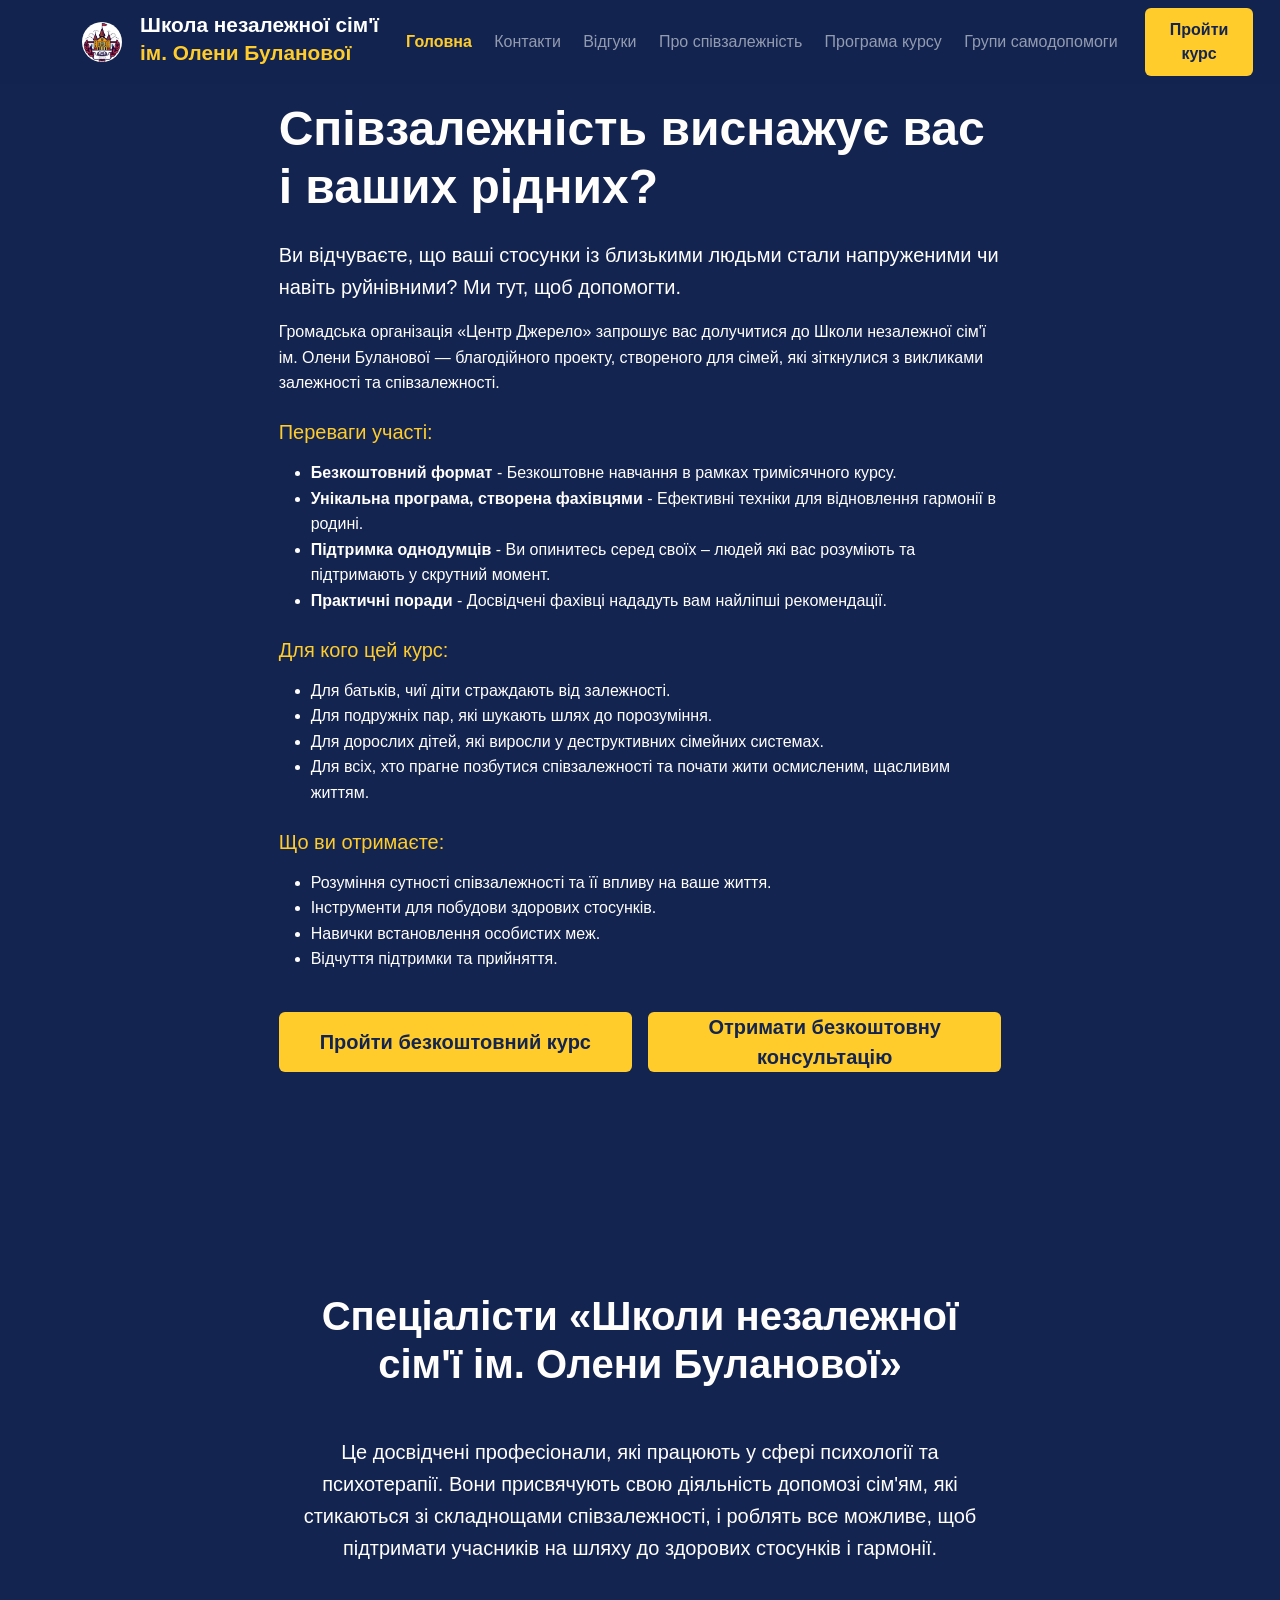
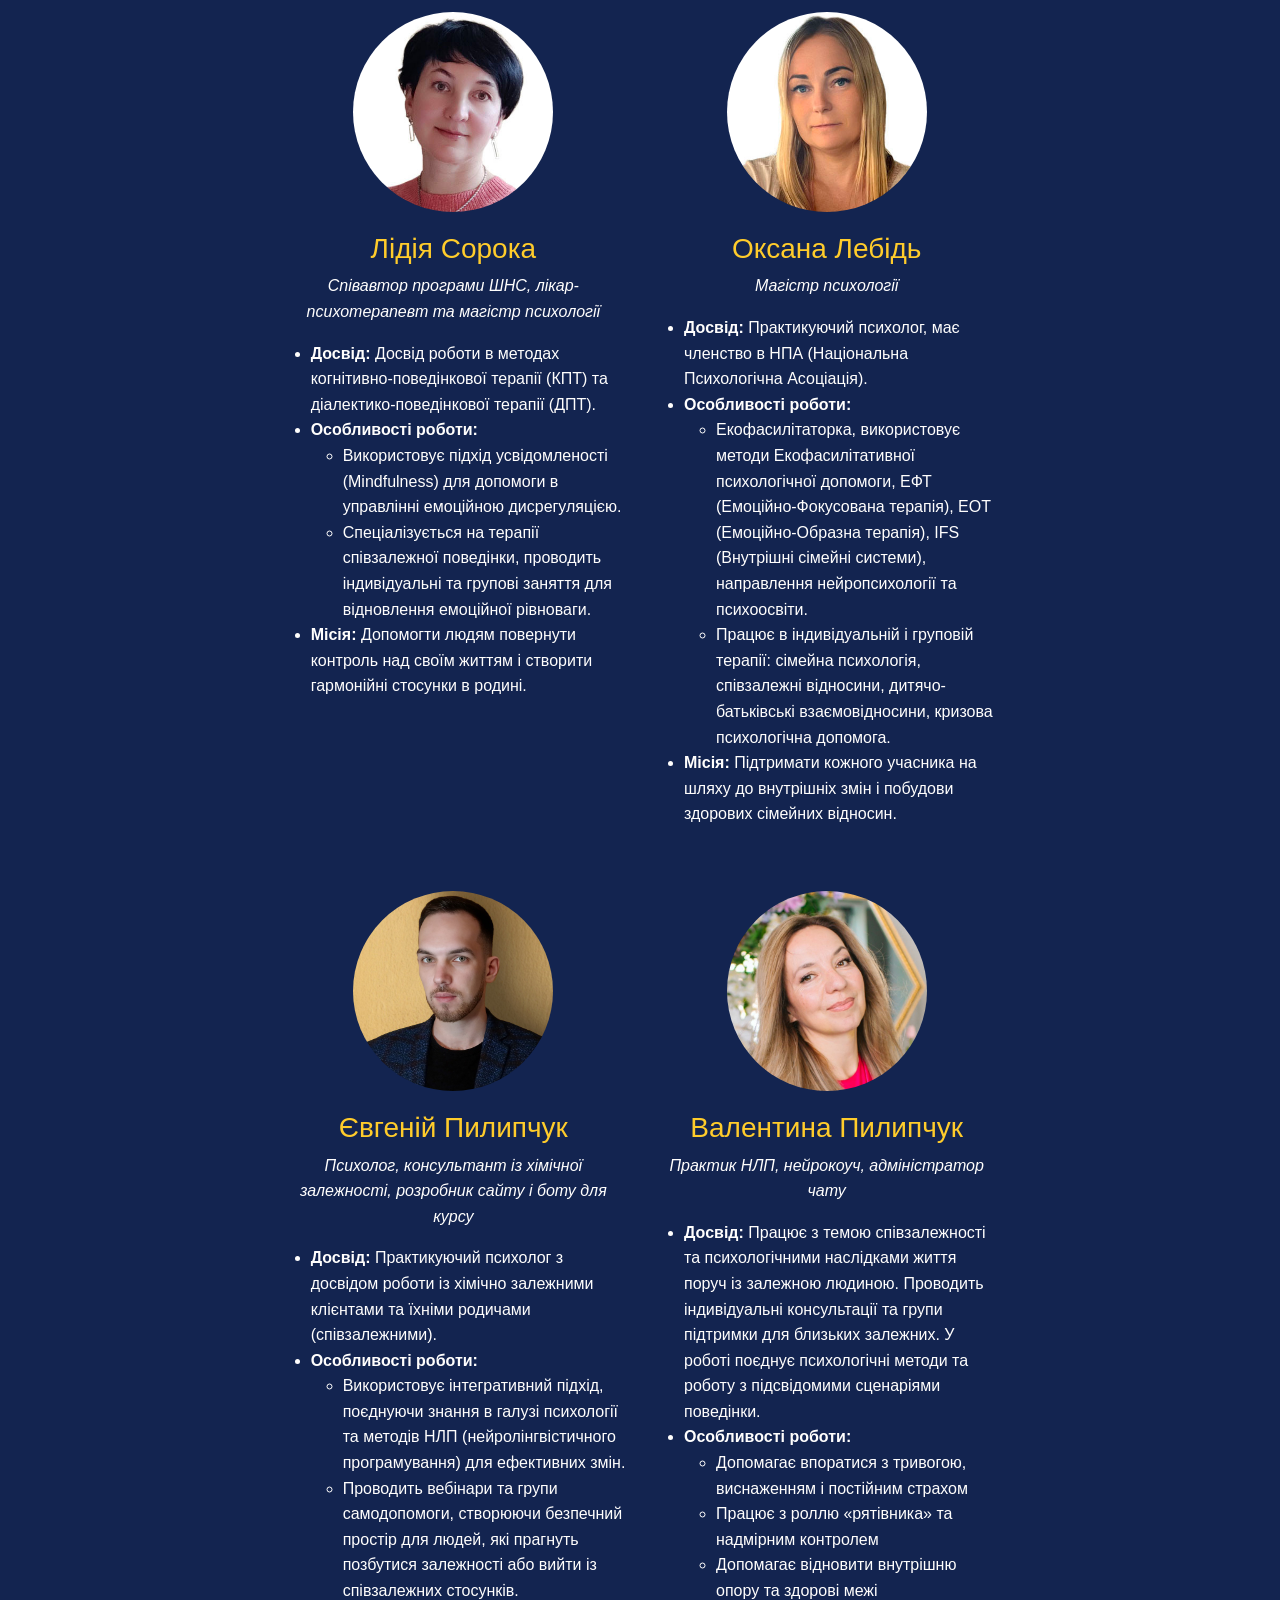
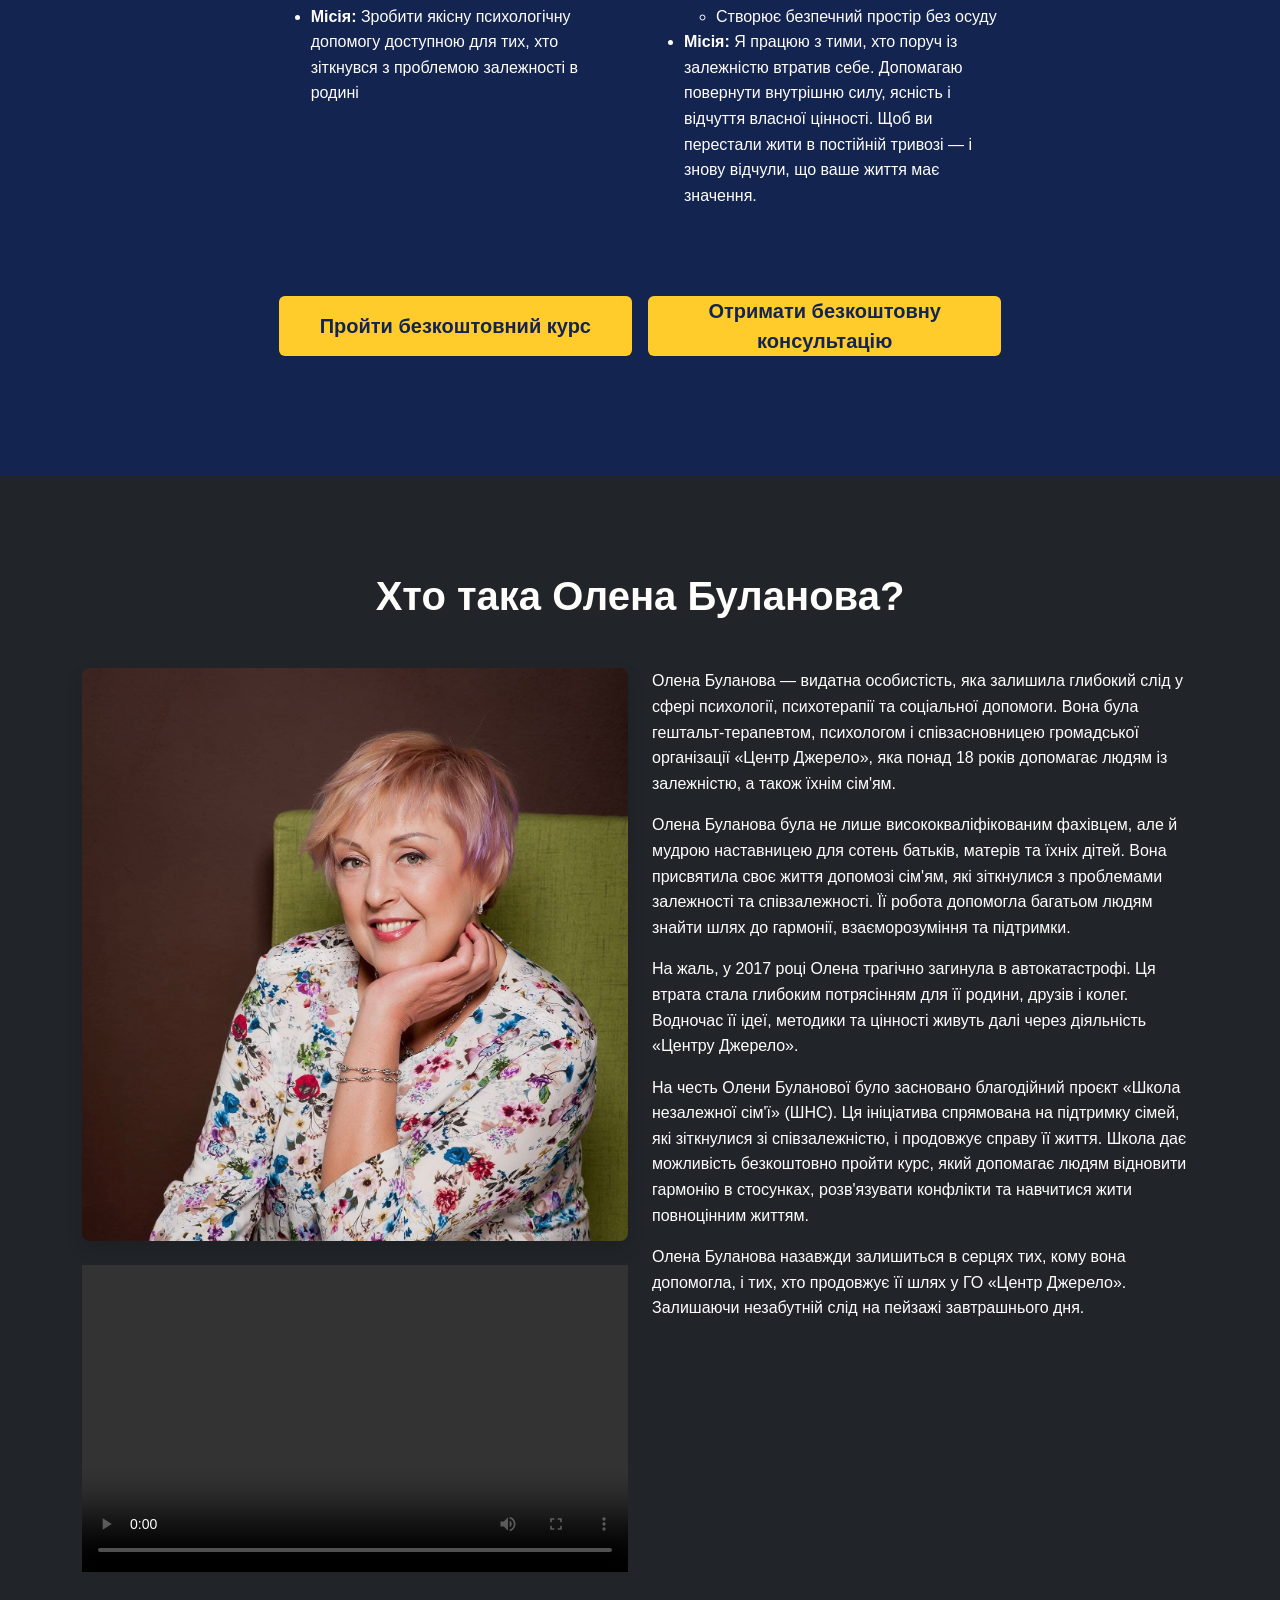
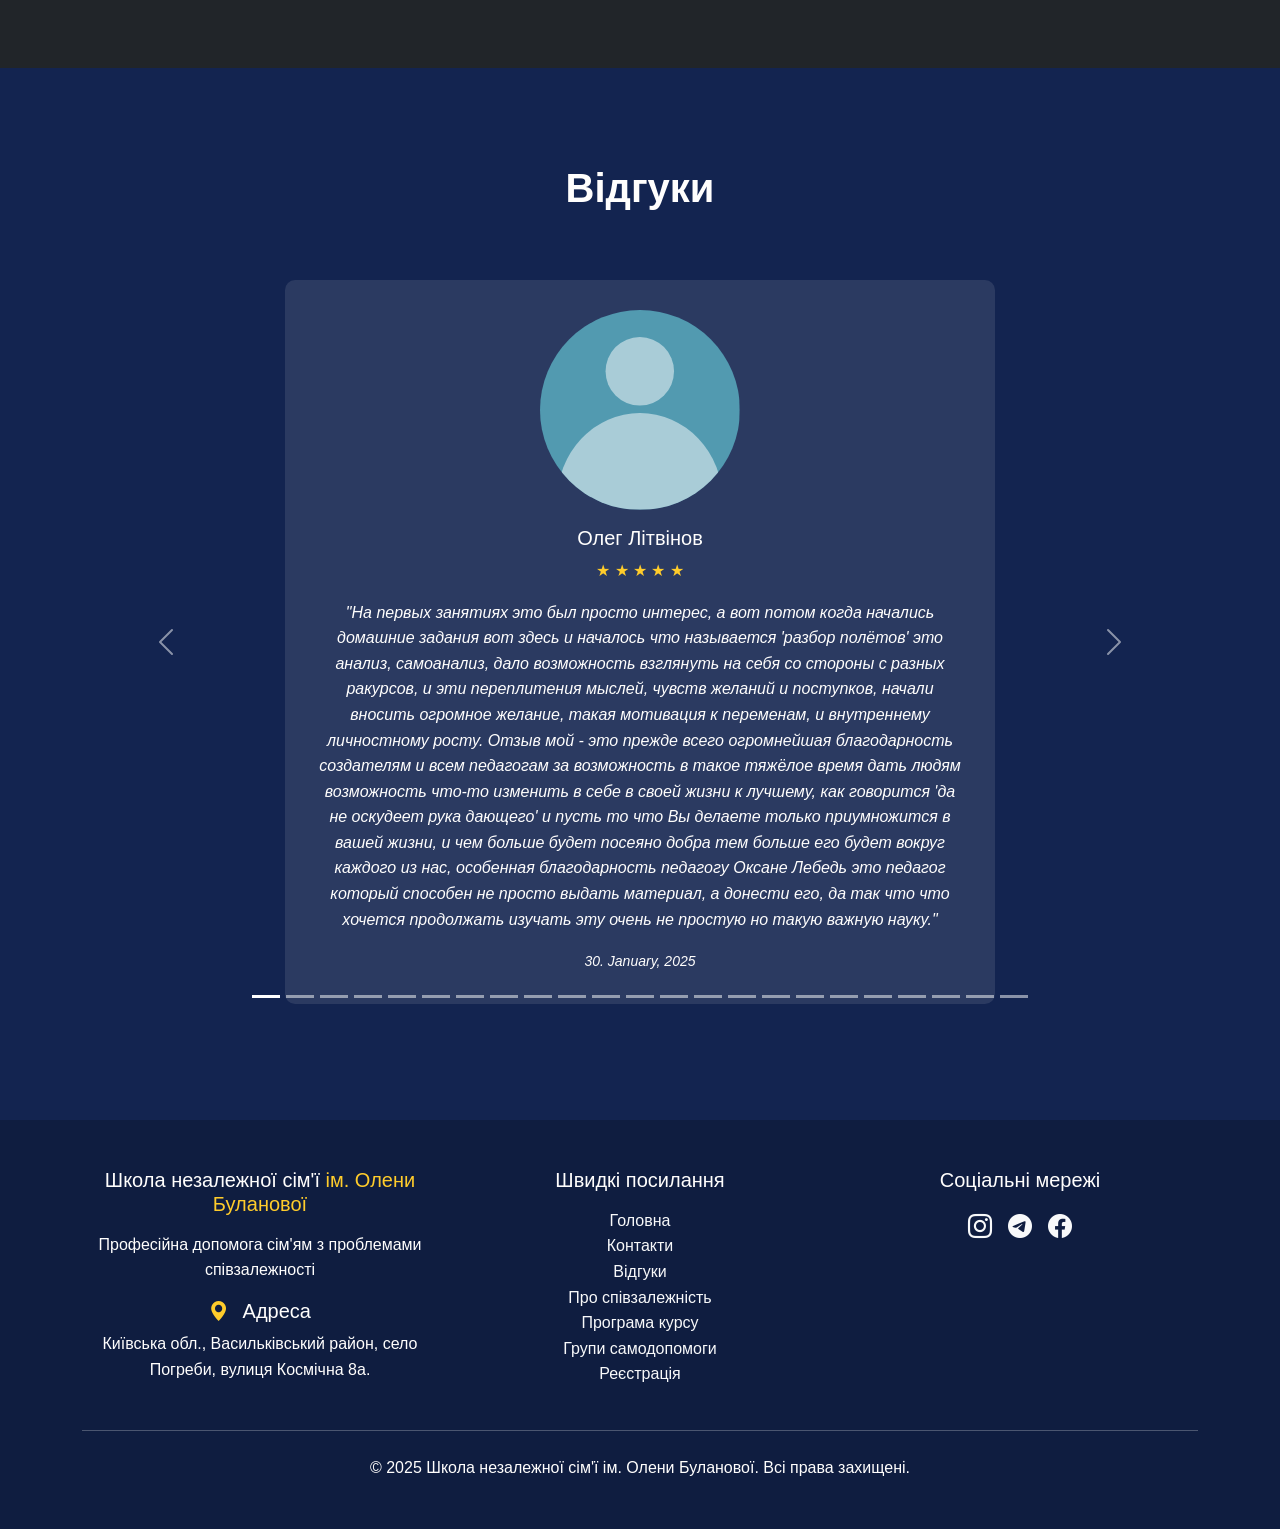
==== commit b5b3cdf9: "test2" ====
--- a/index.html
+++ b/index.html
@@ -110,10 +110,11 @@
             </div>
             <!-- Блок з кнопками -->
 <!-- Блок с кнопками -->
-        <div class="d-flex flex-wrap gap-3 my-4">
-            <a href="https://t.me/Bulanova_school_bot?start=kurs" class="btn btn-accent px-4 py-2 fs-5 fw-bold">Пройти безкоштовний курс</a>
-            <a href="https://t.me/Bulanova_school_bot?start=consult" class="btn btn-accent px-4 py-2 fs-5 fw-bold">Отримати безкоштовну консультацію</a>
-        </div>
+<!-- Блок с кнопками -->
+<div class="button-grid my-4">
+    <a href="https://t.me/Bulanova_school_bot?start=kurs" class="btn btn-accent px-4 py-2 fs-5 fw-bold cta-button">Пройти безкоштовний курс</a>
+    <a href="https://t.me/Bulanova_school_bot?start=consult" class="btn btn-accent px-4 py-2 fs-5 fw-bold cta-button">Отримати безкоштовну консультацію</a>
+</div>
         </div>
     </section>
 
@@ -211,7 +212,10 @@
                     </ul>
                 </div>
             </div>
-            
+            <div class="button-grid my-4">
+    <a href="https://t.me/Bulanova_school_bot?start=kurs" class="btn btn-accent px-4 py-2 fs-5 fw-bold cta-button">Пройти безкоштовний курс</a>
+    <a href="https://t.me/Bulanova_school_bot?start=consult" class="btn btn-accent px-4 py-2 fs-5 fw-bold cta-button">Отримати безкоштовну консультацію</a>
+</div>
         </div>
         
     </section>
--- a/css/stile.css
+++ b/css/stile.css
@@ -426,4 +426,74 @@
   100% {
     box-shadow: 0 0 0 0 rgba(230, 184, 37, 0.17); /* было rgba(0, 189, 31, 0.17) */
   }
+}
+
+.cta-button {
+    animation: gentlePulse 2.5s infinite;
+    transition: transform 0.2s, background-color 0.2s;
+    -webkit-tap-highlight-color: rgba(255, 204, 43, 0.3);
+    position: relative;
+    overflow: hidden;
+}
+
+.cta-button:active {
+    transform: scale(0.95);
+    background-color: #e6b825;
+}
+
+/* Более мягкая пульсация, не раздражает глаза */
+@keyframes gentlePulse {
+    0% {
+        box-shadow: 0 0 0 0 rgba(255, 204, 43, 0.4);
+    }
+    50% {
+        box-shadow: 0 0 0 10px rgba(255, 204, 43, 0);
+    }
+    100% {
+        box-shadow: 0 0 0 0 rgba(255, 204, 43, 0);
+    }
+}
+
+/* Для десктопов добавим hover */
+@media (hover: hover) {
+    .cta-button:hover {
+        transform: translateY(-2px);
+        box-shadow: 0 5px 15px rgba(255, 204, 43, 0.3);
+    }
+}
+.button-grid {
+    display: grid;
+    grid-template-columns: 1fr 1fr;
+    gap: 1rem;
+    width: 100%;
+}
+
+.button-grid .btn {
+    width: 100%;
+    display: flex;
+    align-items: center;
+    justify-content: center;
+    text-align: center;
+    white-space: normal;
+    word-wrap: break-word;
+    padding: 0.75rem 1rem;
+}
+
+/* Десктоп - обе в одну строку */
+@media (min-width: 769px) {
+    .button-grid .btn {
+        height: 60px; /* Одинаковая высота для обеих */
+    }
+}
+
+/* Мобильные */
+@media (max-width: 768px) {
+    .button-grid {
+        grid-template-columns: 1fr;
+    }
+    
+    .button-grid .btn {
+        height: 90px; /* Обе кнопки одинаковой высоты */
+        /* Первая (1 строка) и вторая (2 строки) будут центрированы автоматически */
+    }
 }
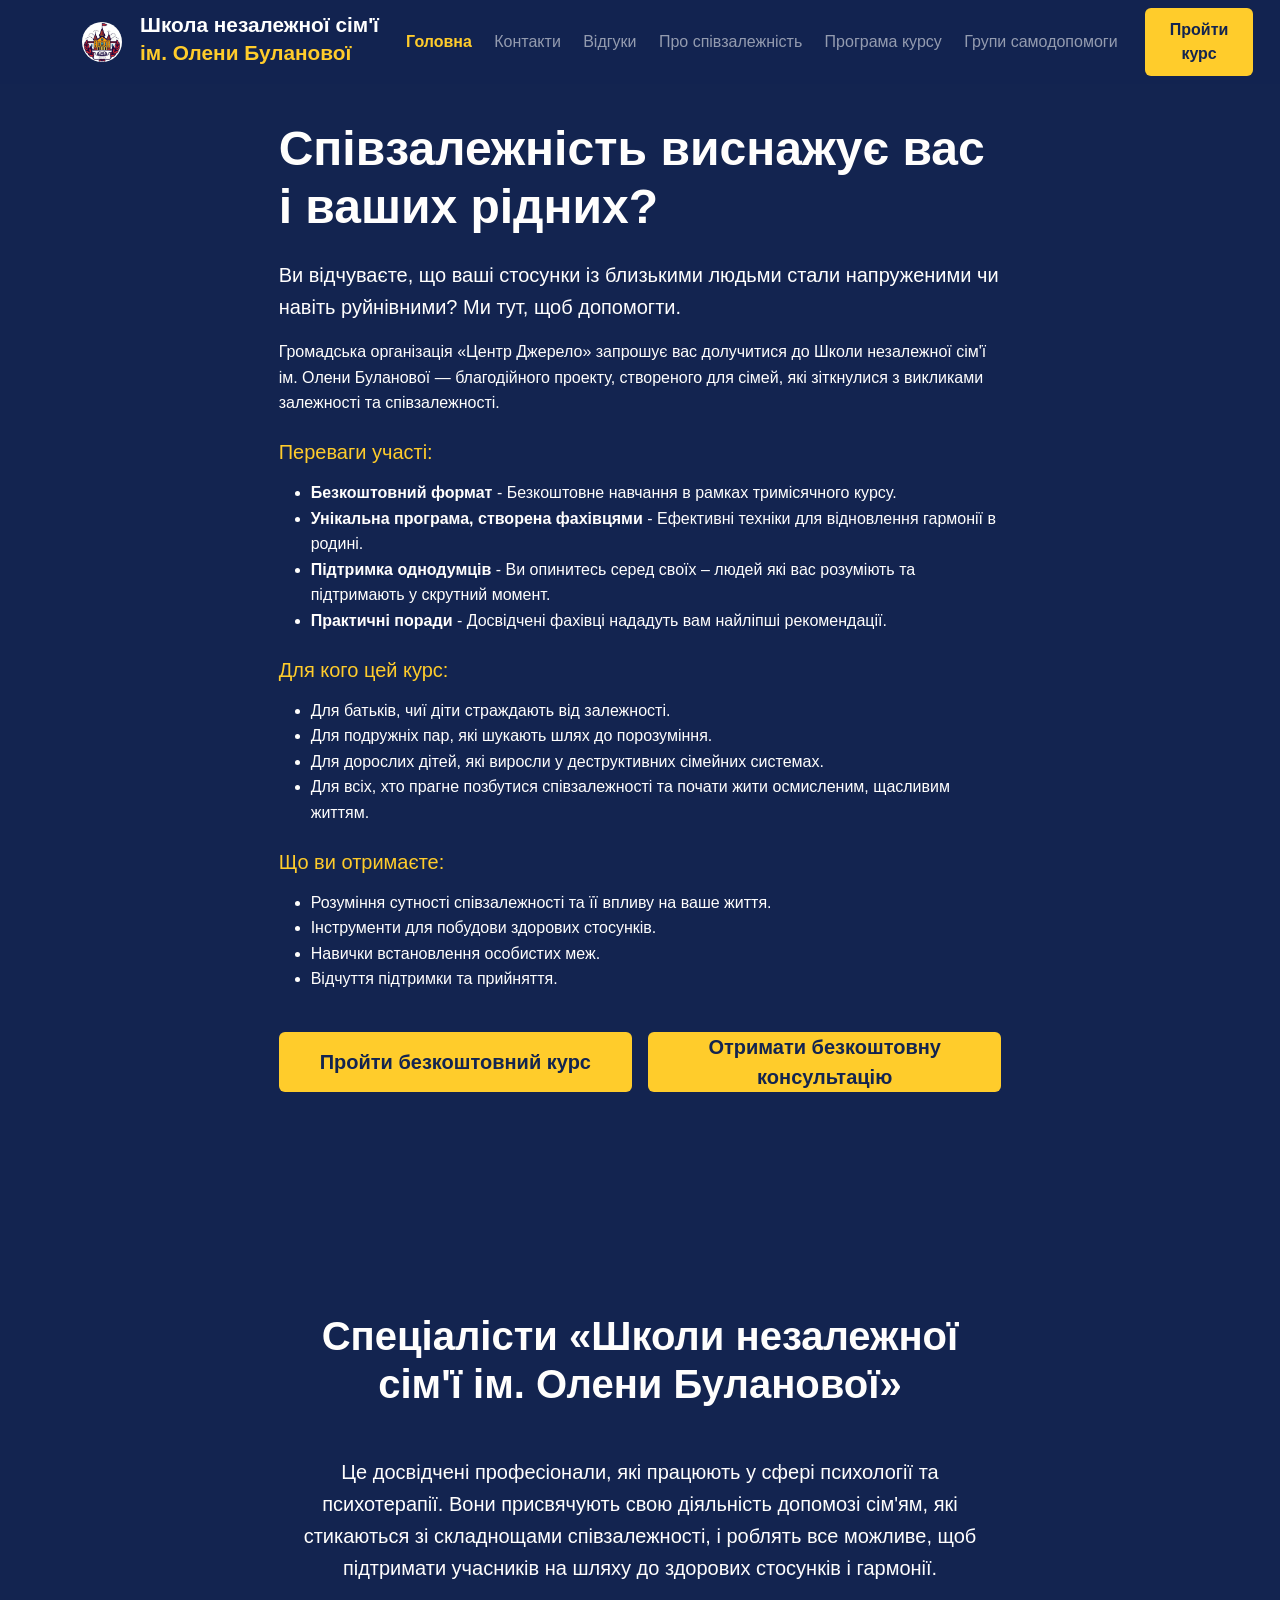
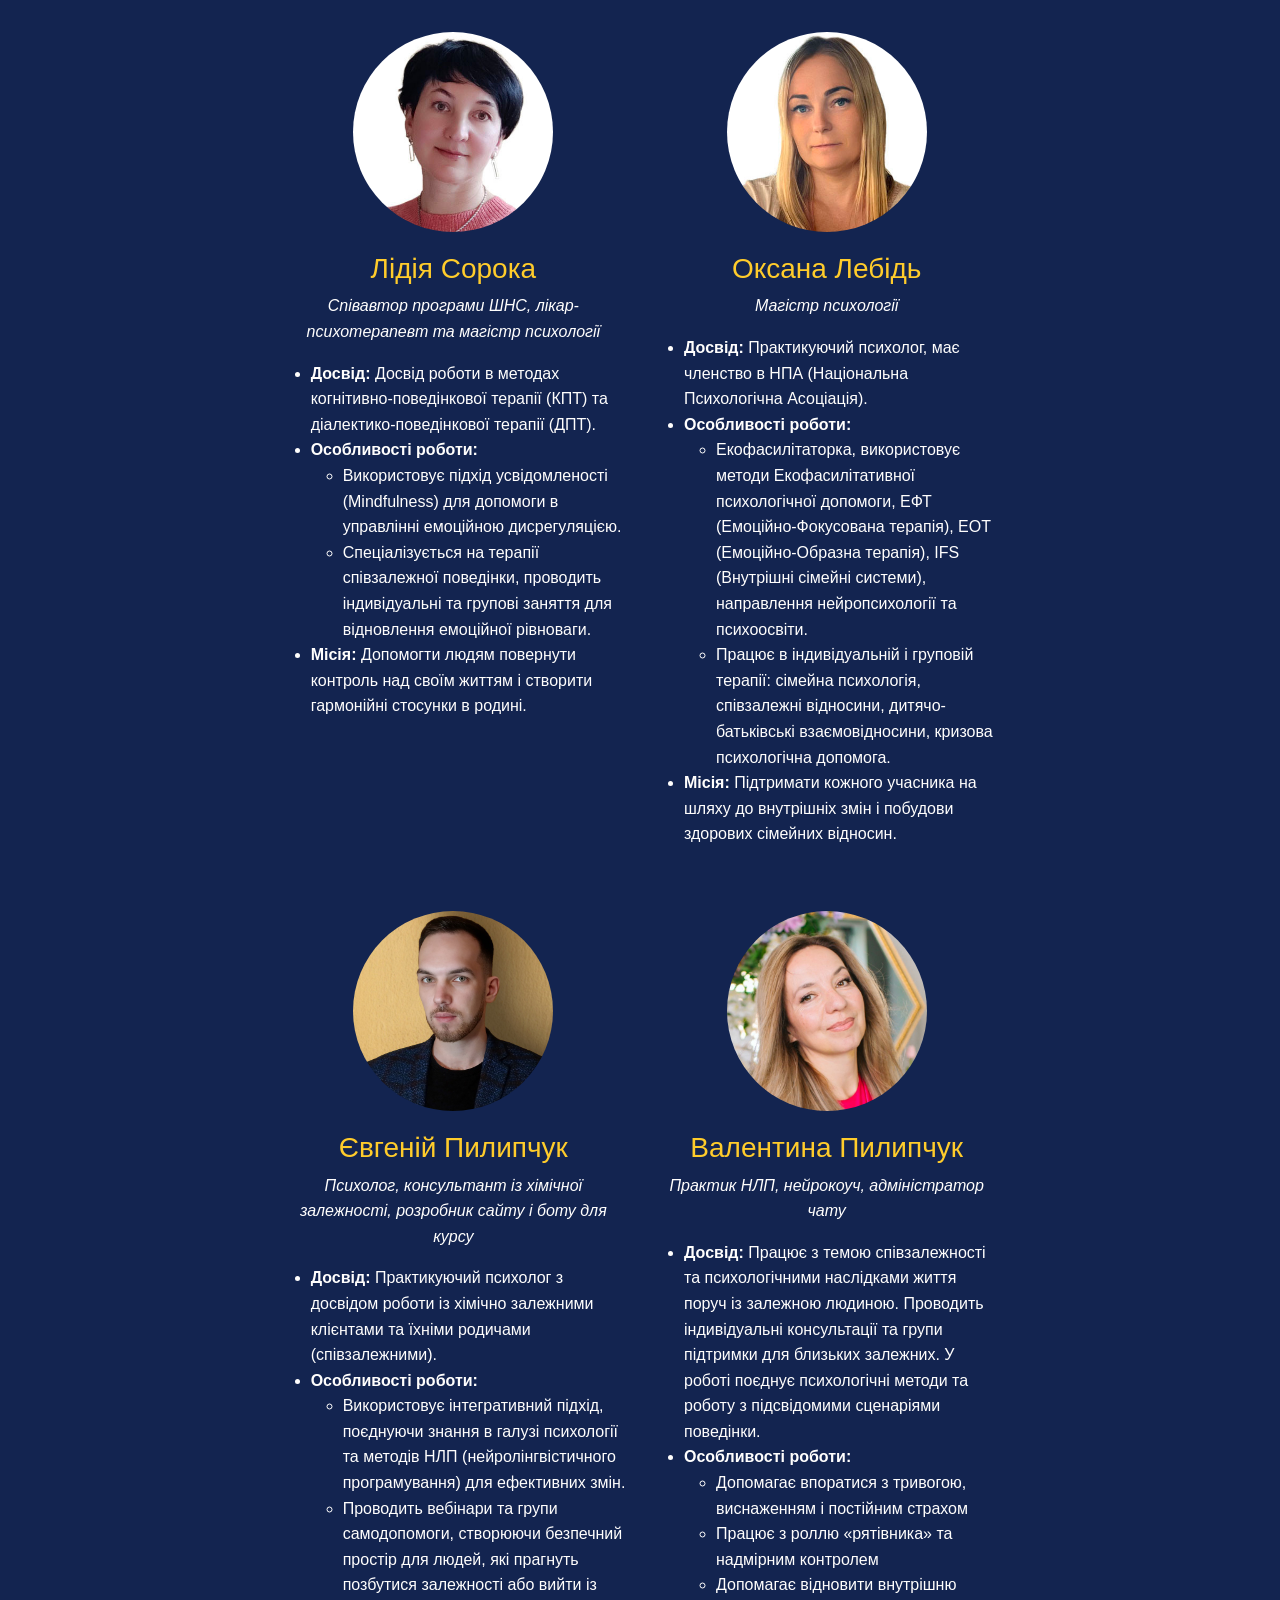
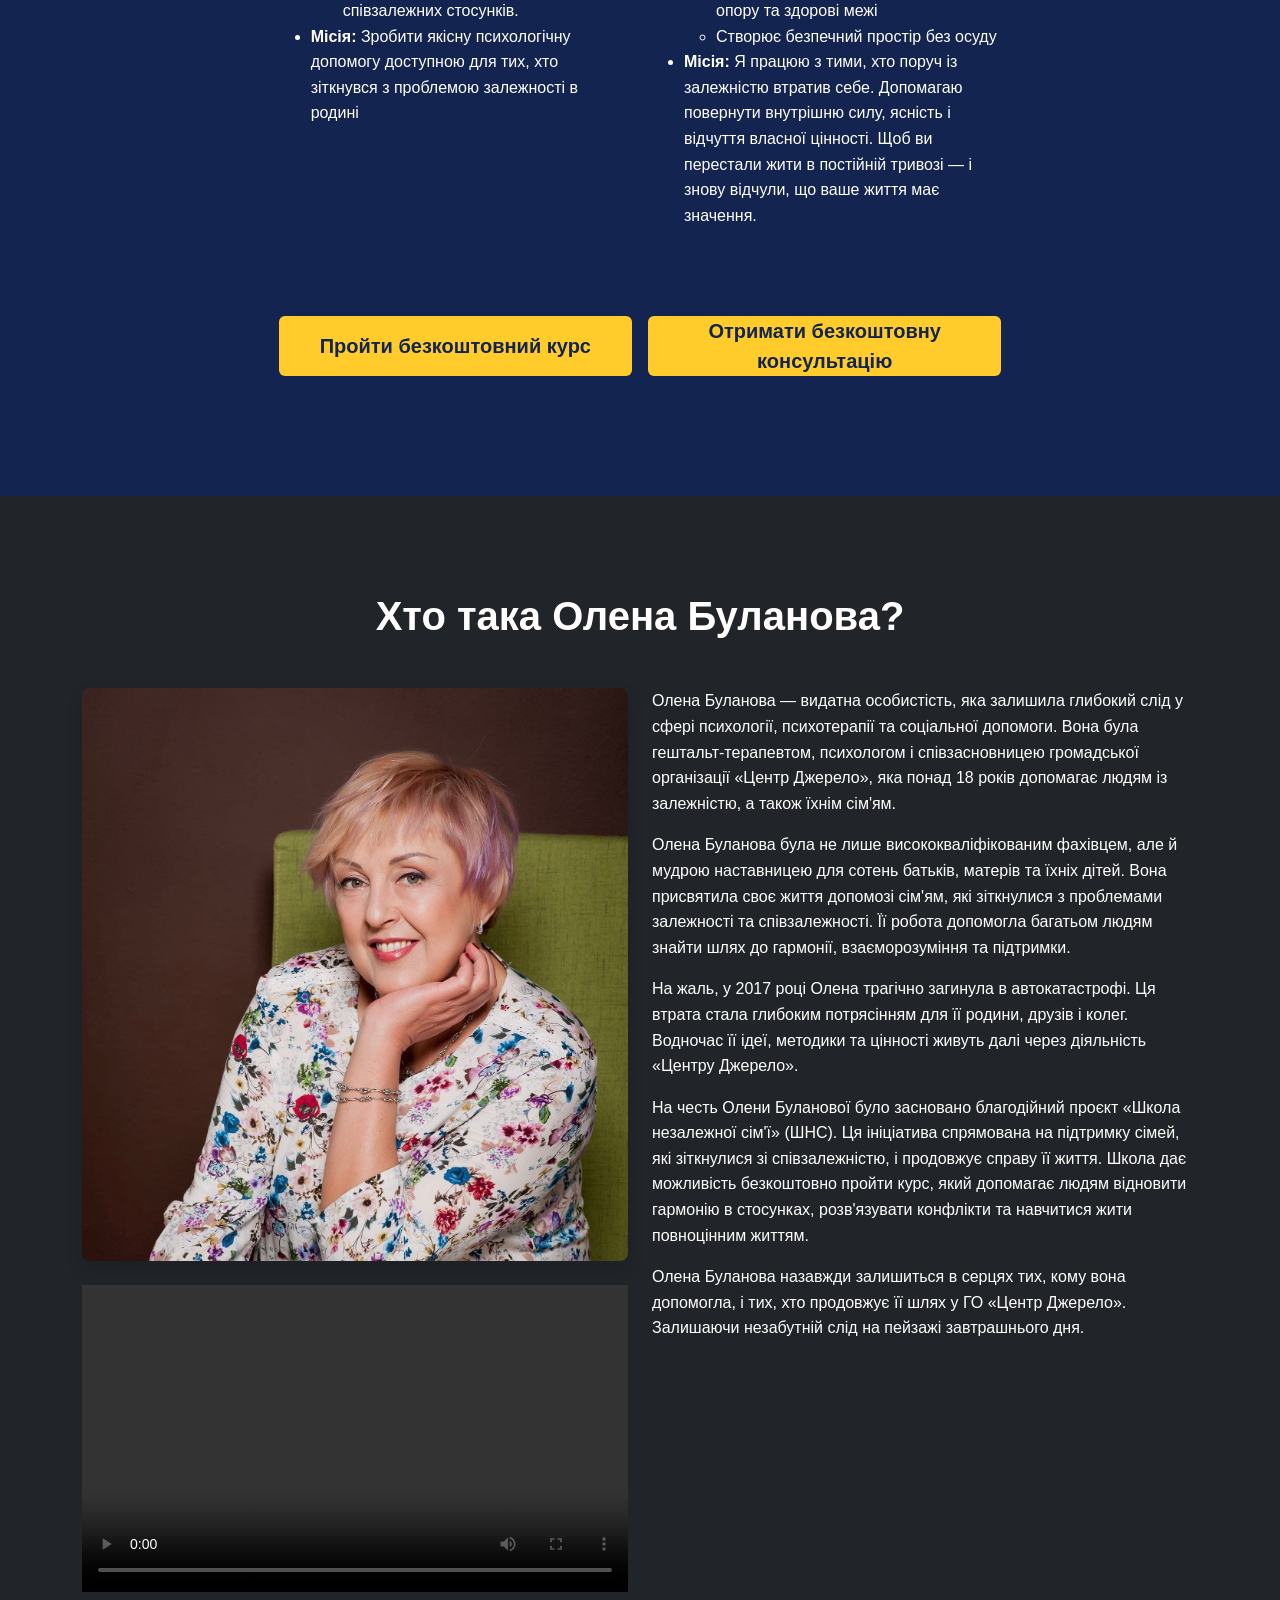
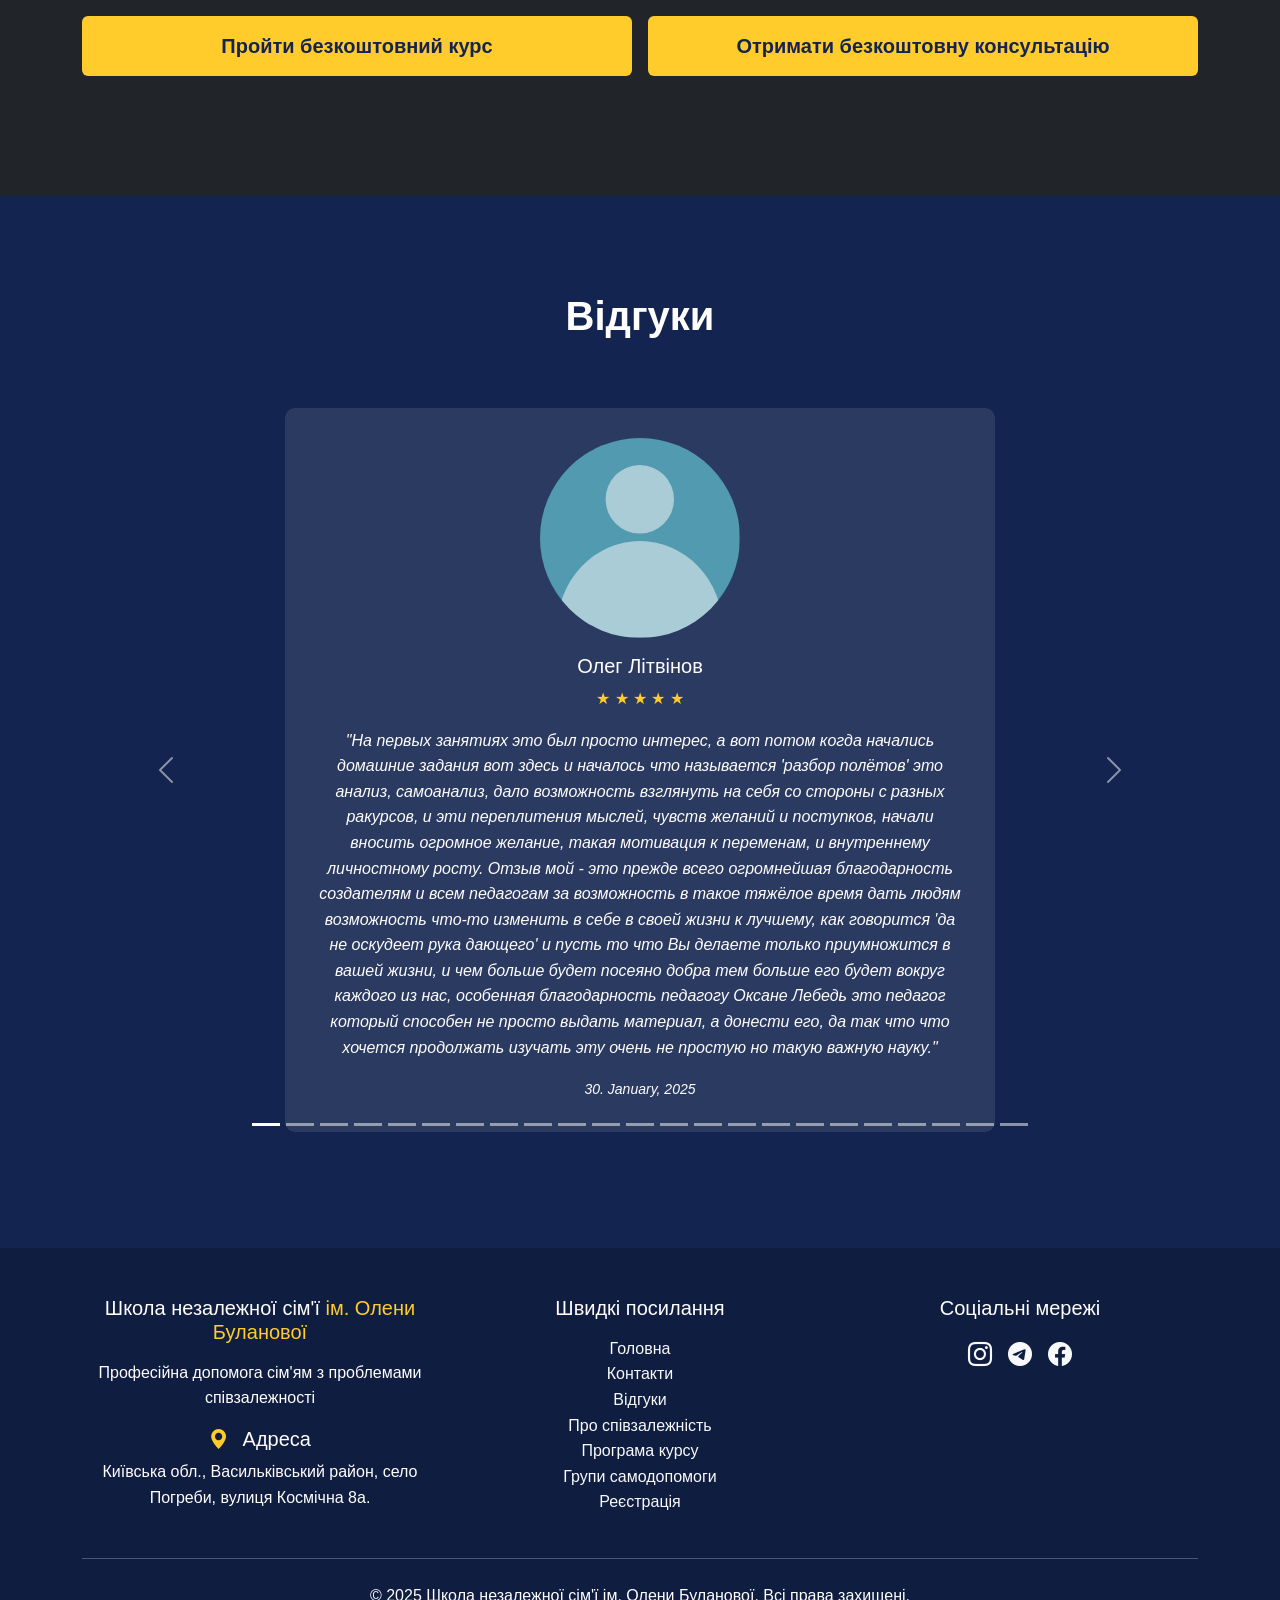
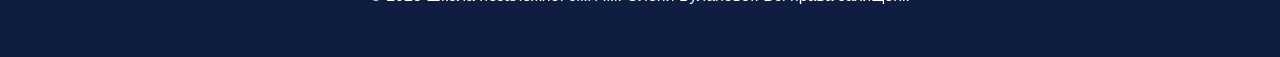
==== commit 0a5677a3: "test32" ====
--- a/index.html
+++ b/index.html
@@ -248,6 +248,10 @@
                     <p>Олена Буланова назавжди залишиться в серцях тих, кому вона допомогла, і тих, хто продовжує її шлях у ГО «Центр Джерело». Залишаючи незабутній слід на пейзажі завтрашнього дня.</p>
                 </div>
             </div>
+            <div class="button-grid my-4">
+    <a href="https://t.me/Bulanova_school_bot?start=kurs" class="btn btn-accent px-4 py-2 fs-5 fw-bold cta-button">Пройти безкоштовний курс</a>
+    <a href="https://t.me/Bulanova_school_bot?start=consult" class="btn btn-accent px-4 py-2 fs-5 fw-bold cta-button">Отримати безкоштовну консультацію</a>
+</div>
         </div>
     </section>
 
--- a/css/stile.css
+++ b/css/stile.css
@@ -30,6 +30,7 @@
 
 .hero-section {
     padding: 100px 0;
+    margin-top: 20px;
     background-color: var(--bg-color);
 }
 
